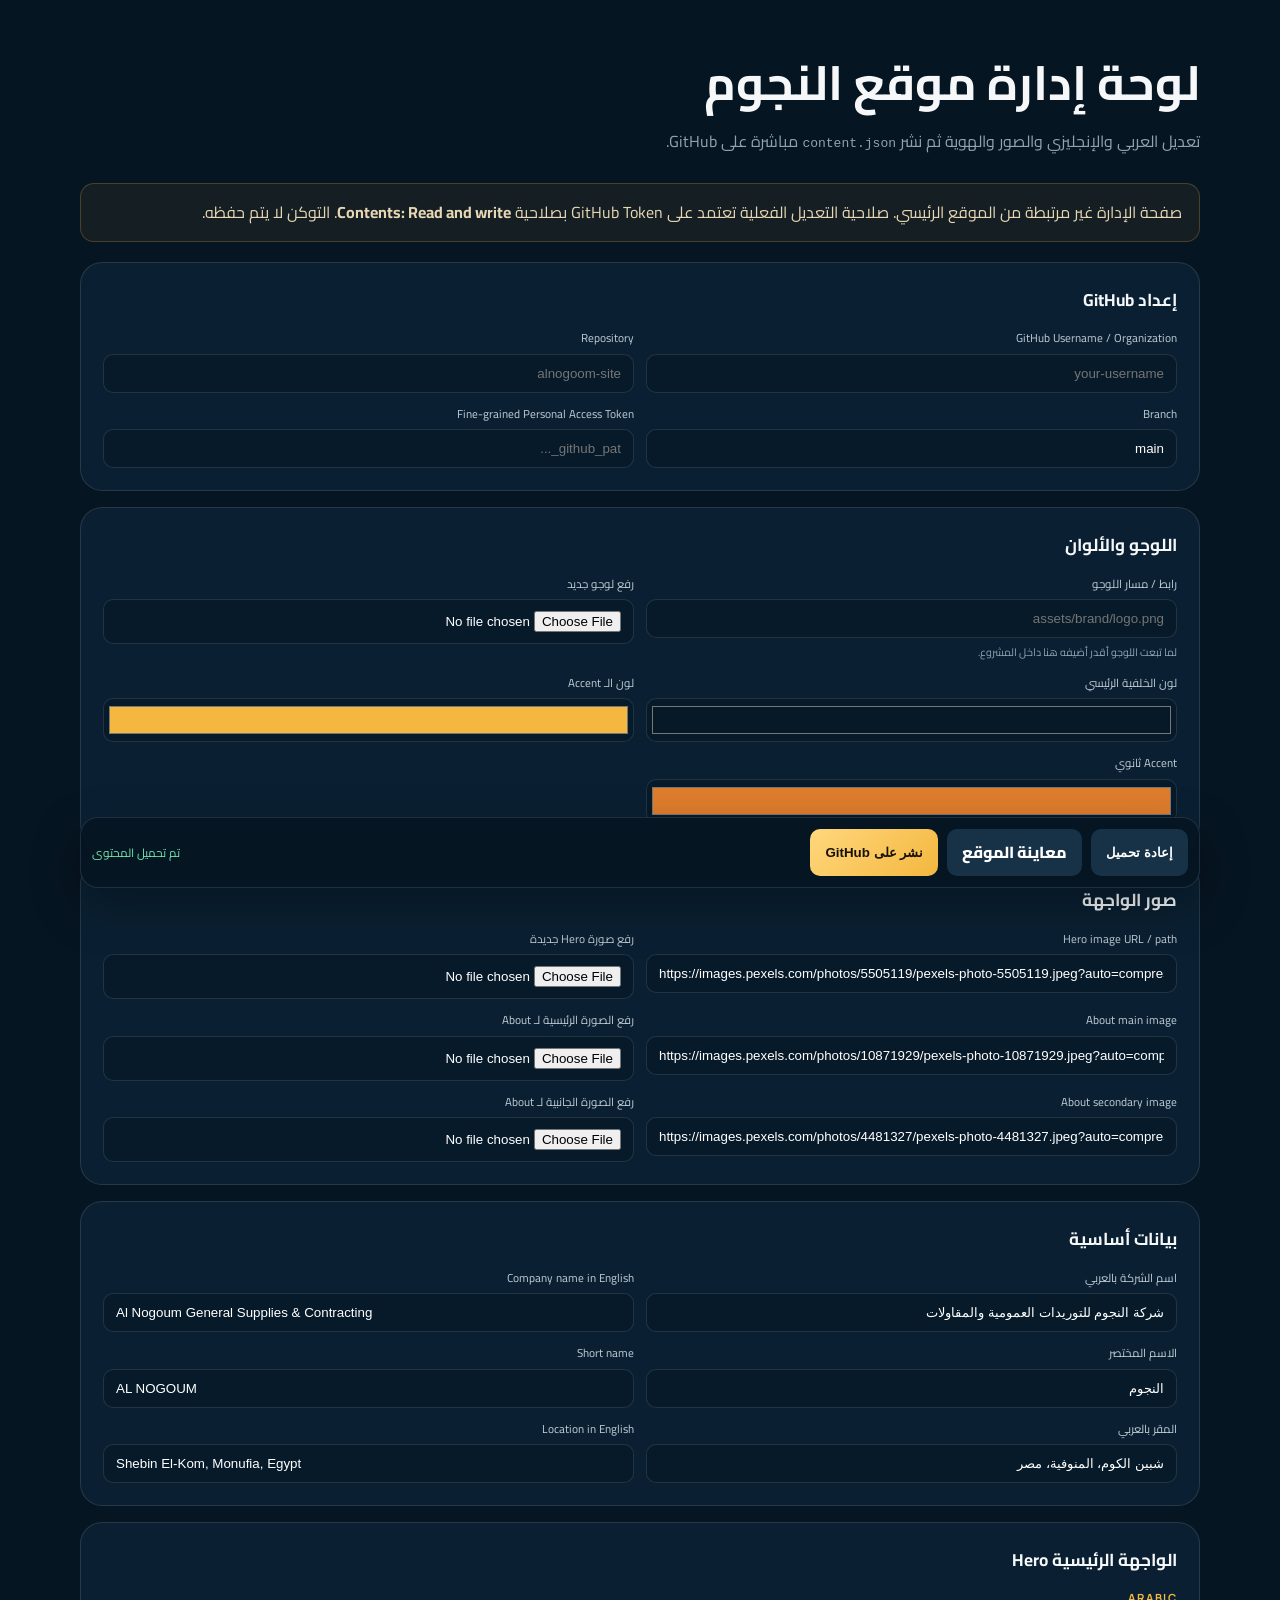
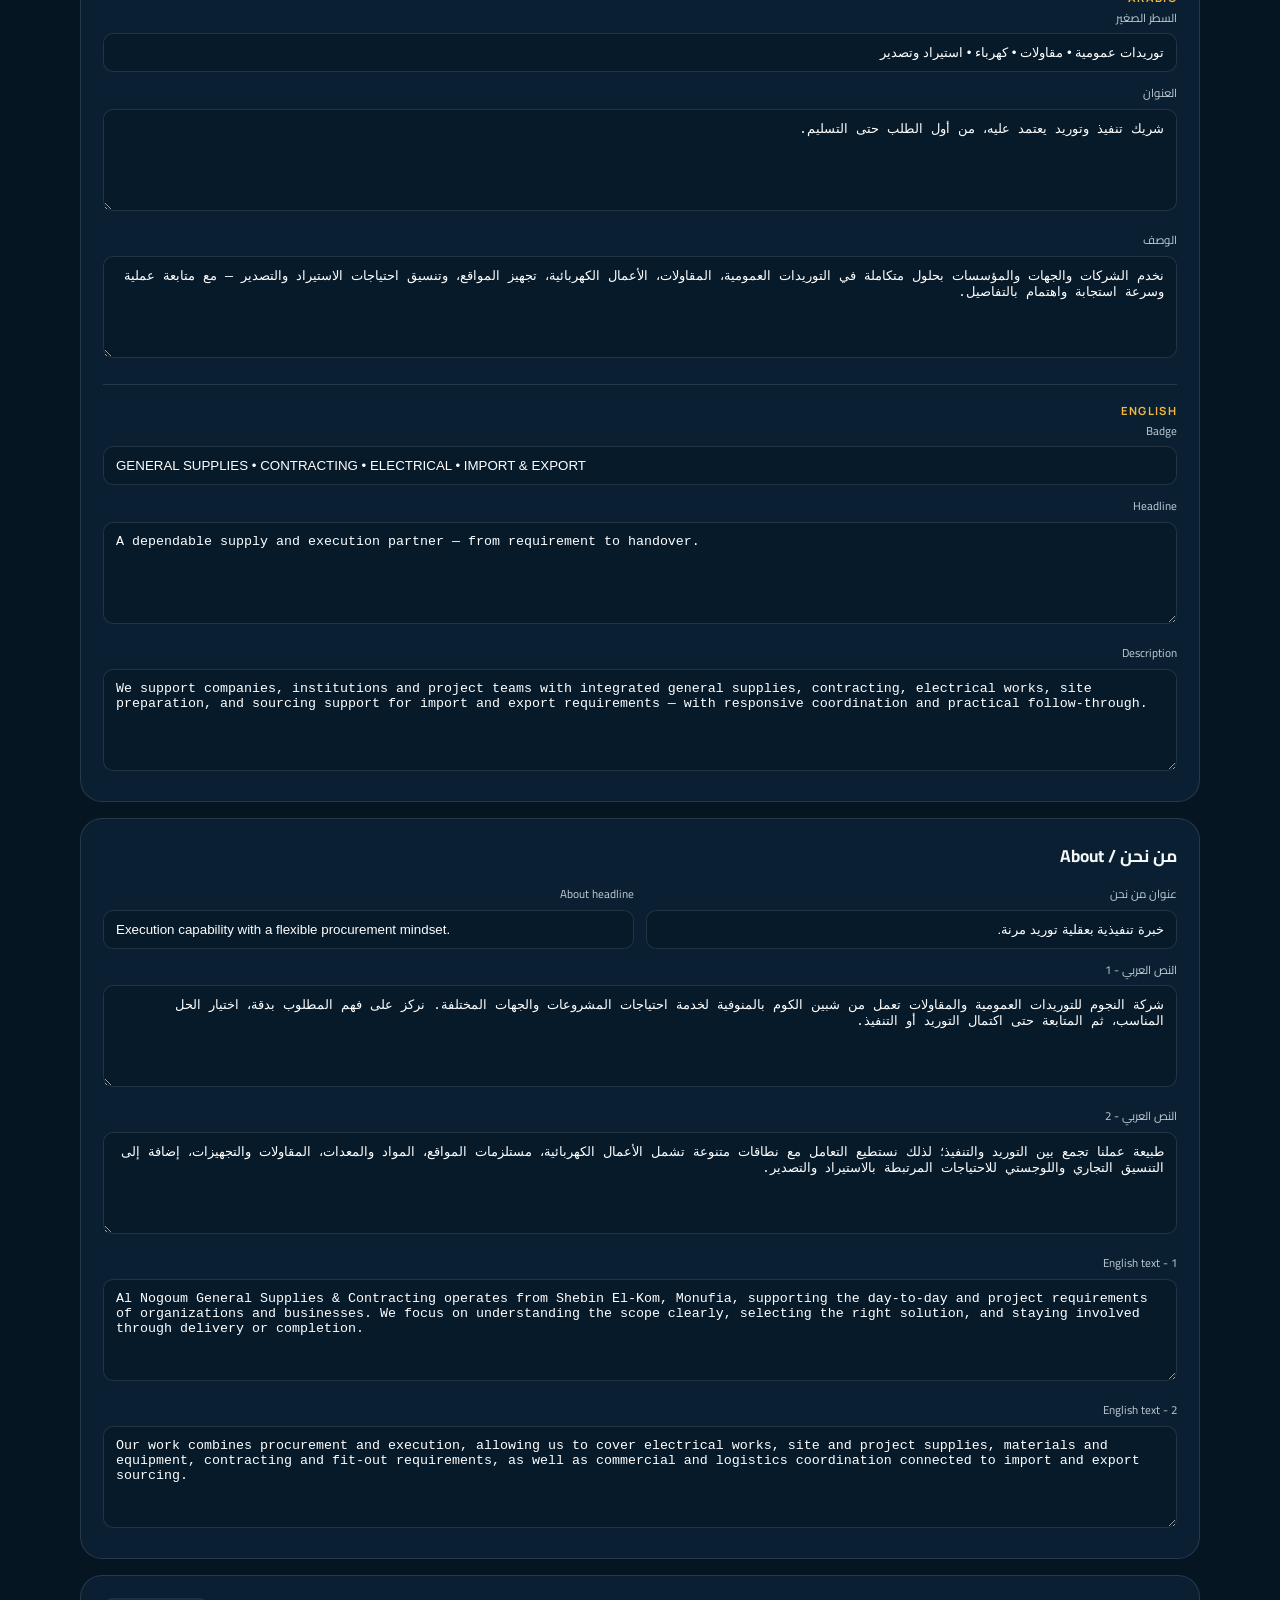
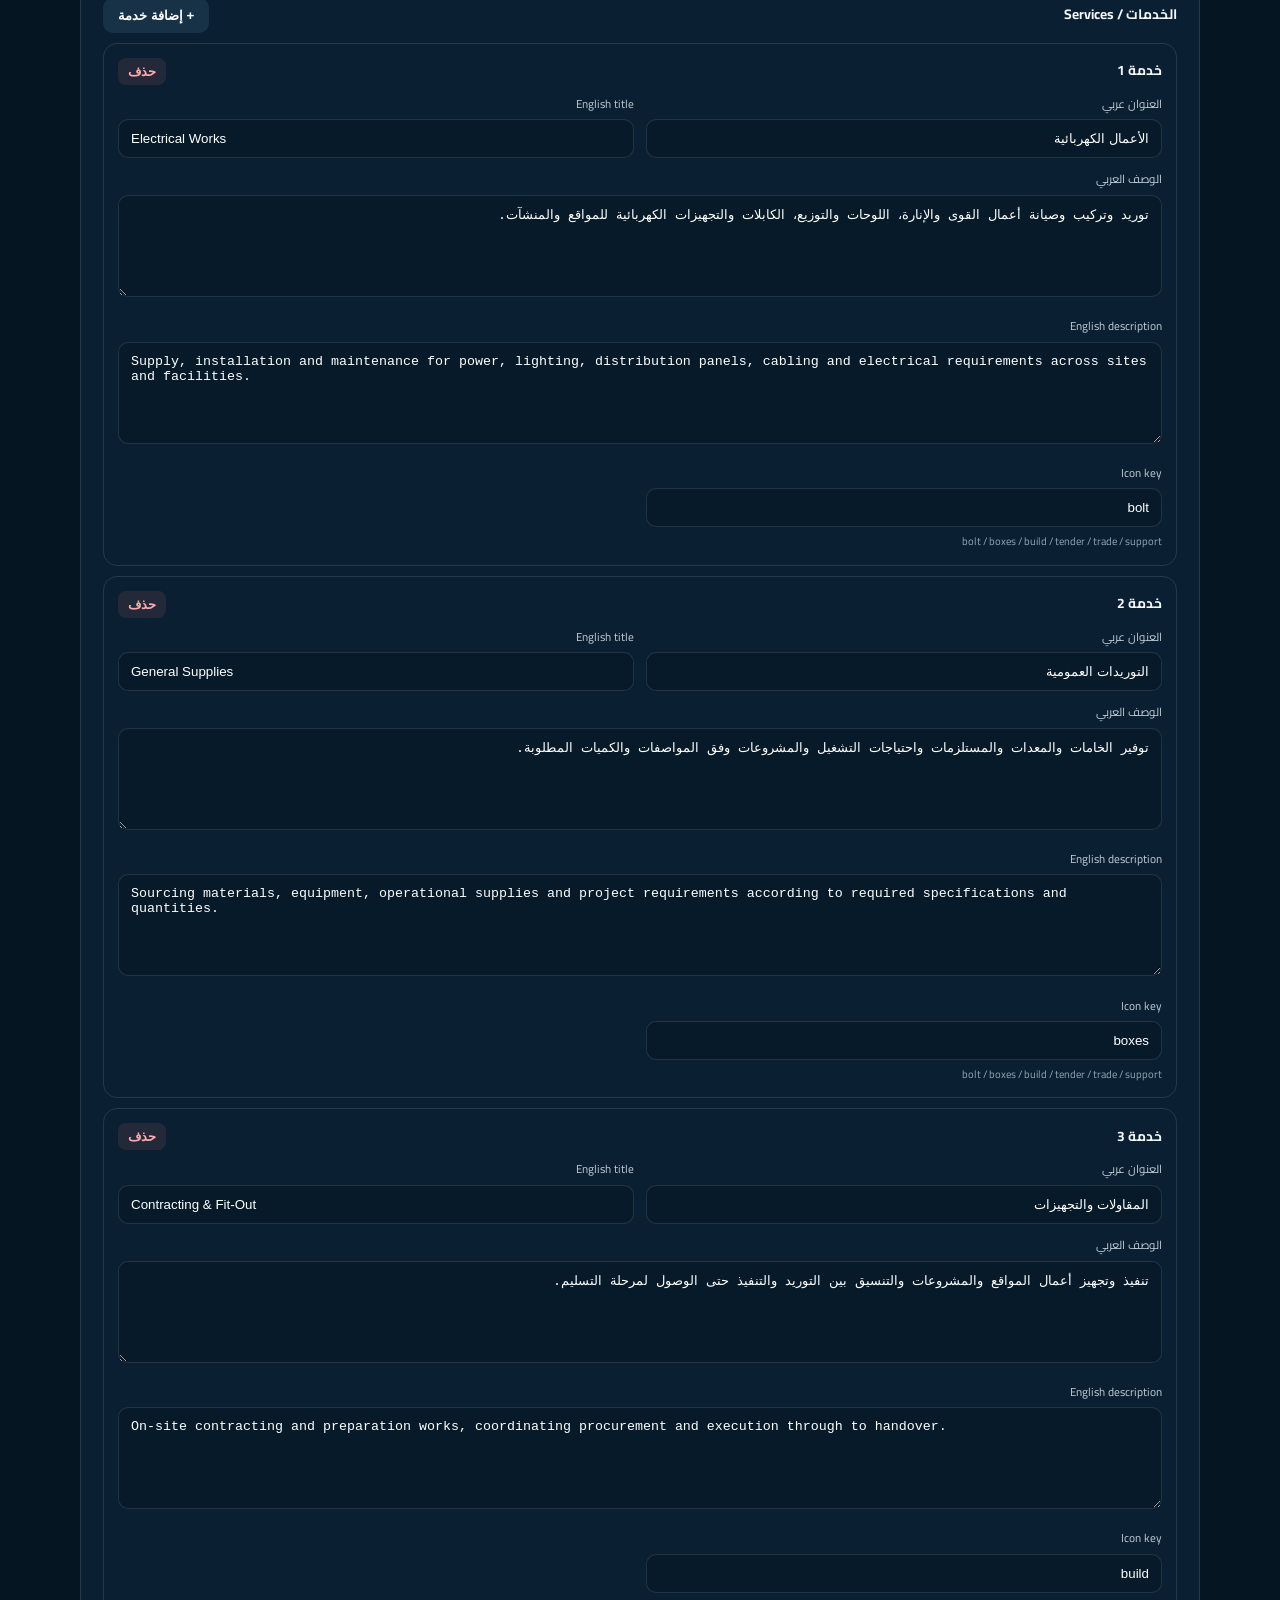
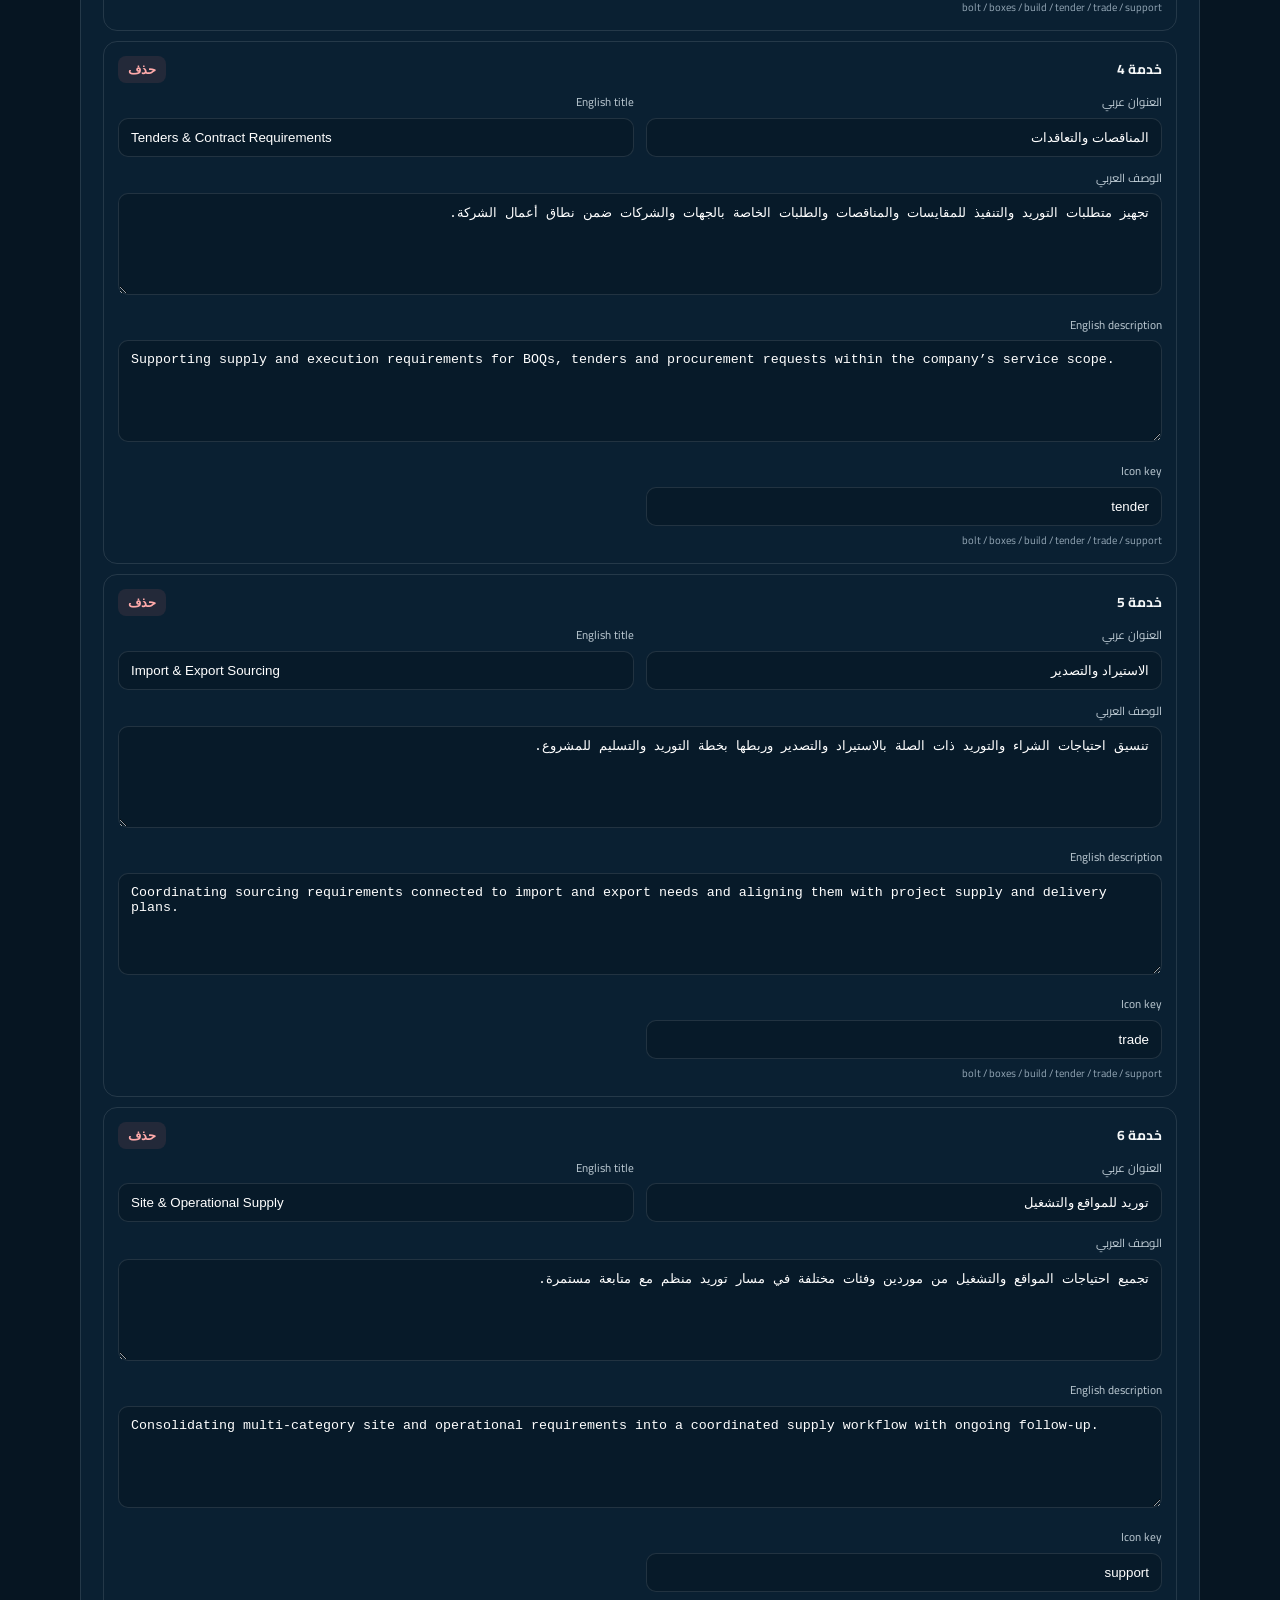
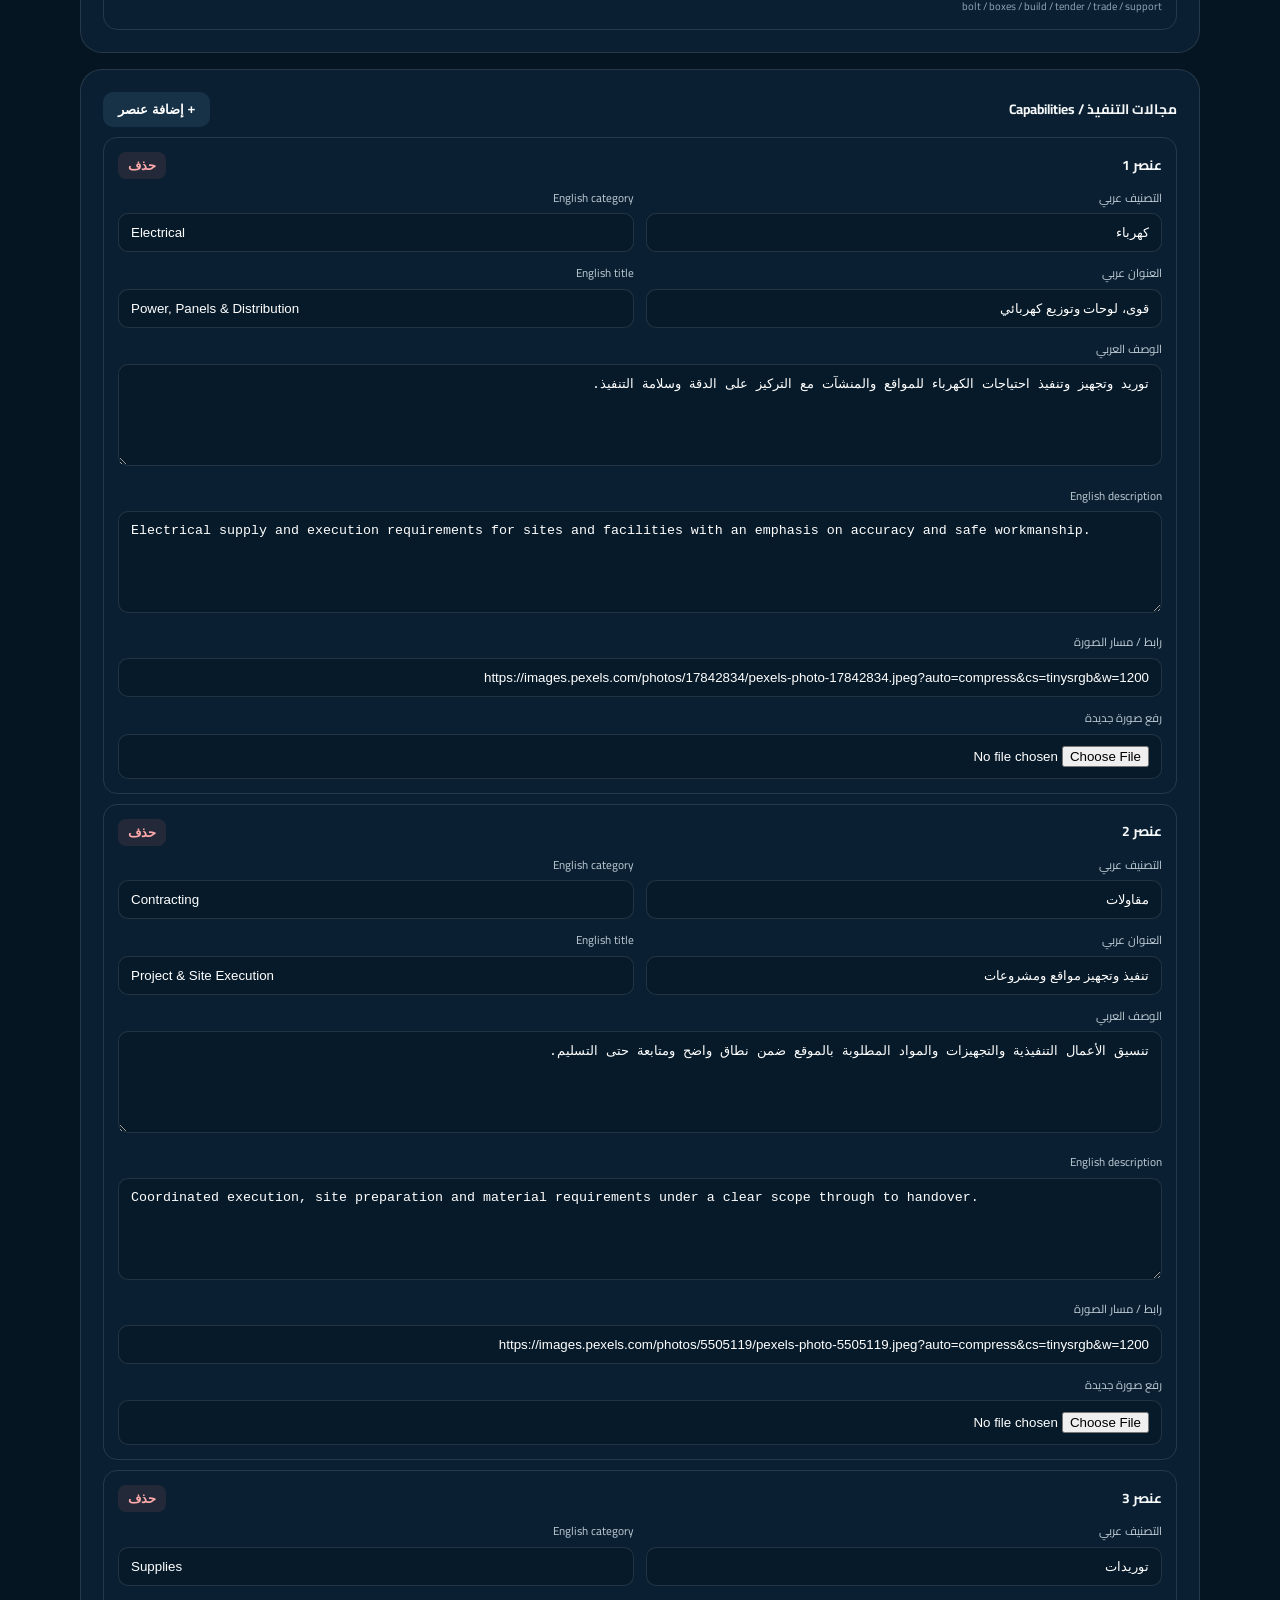
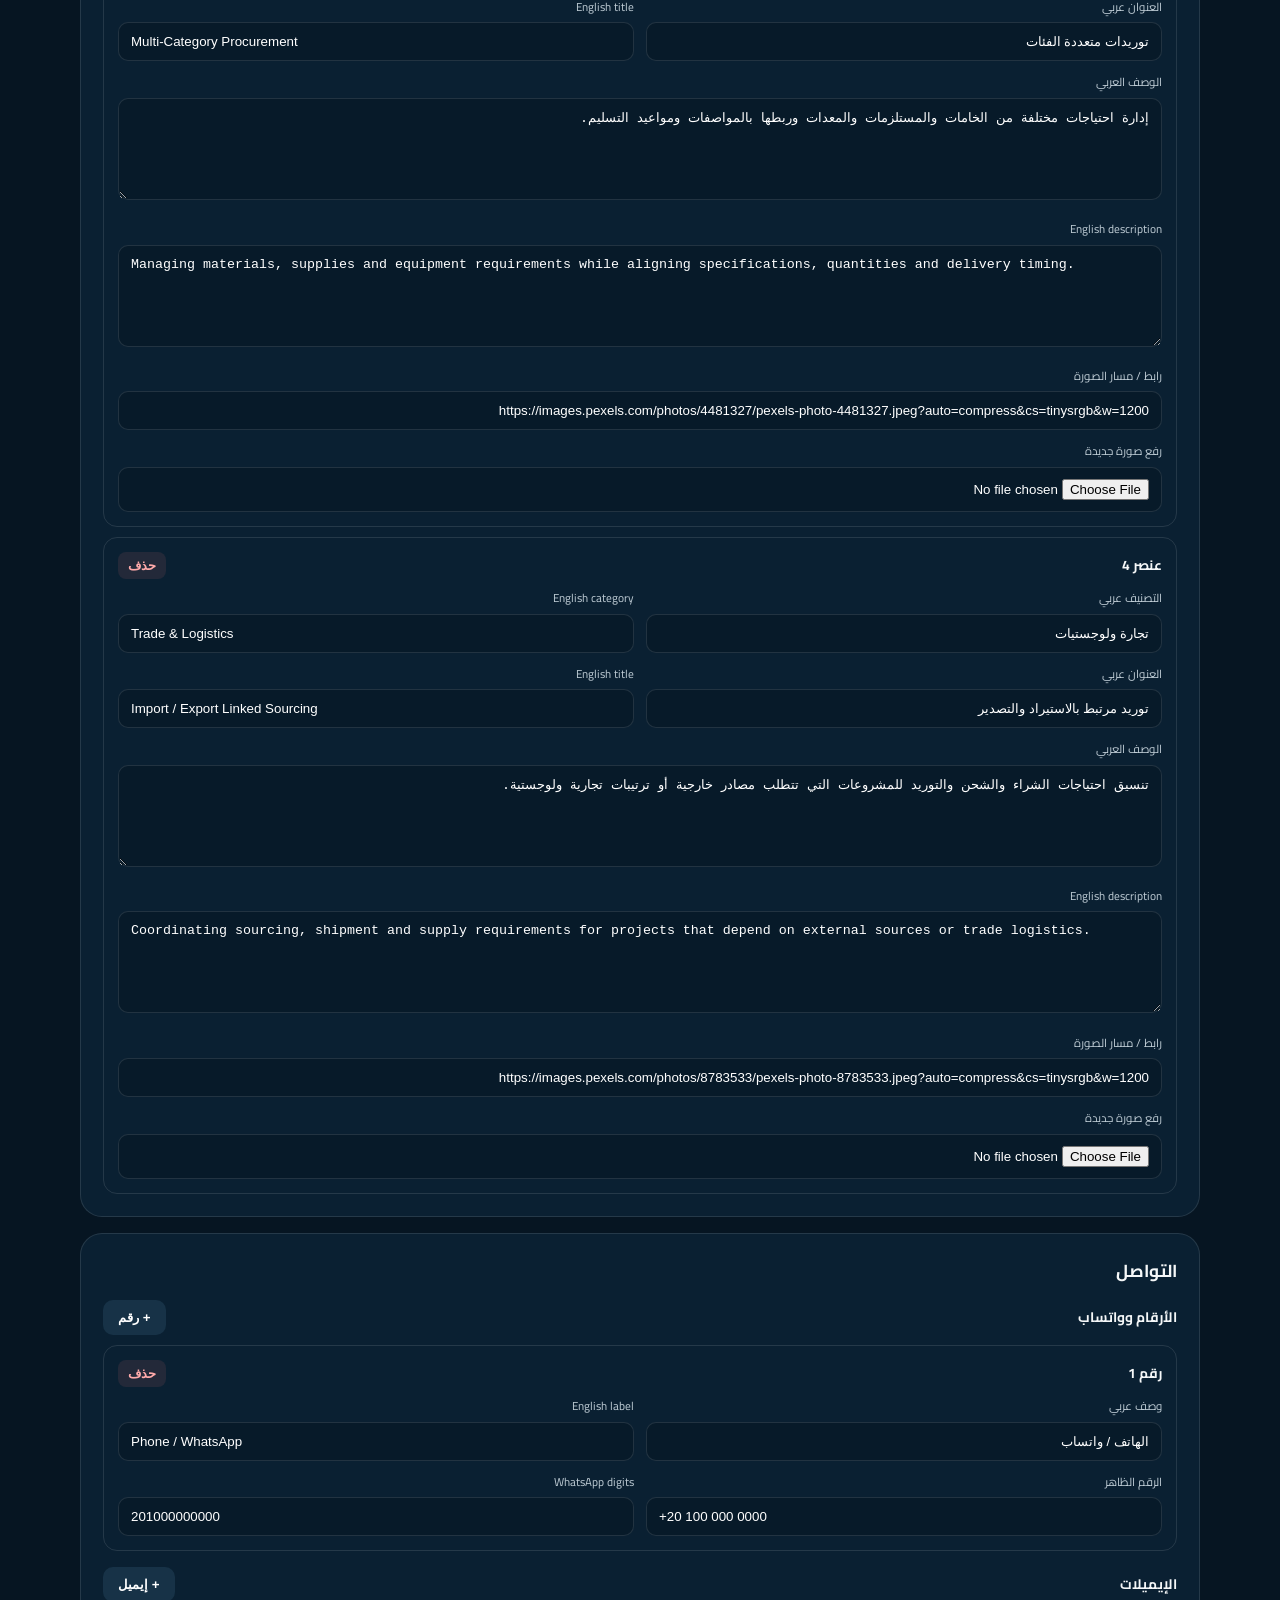
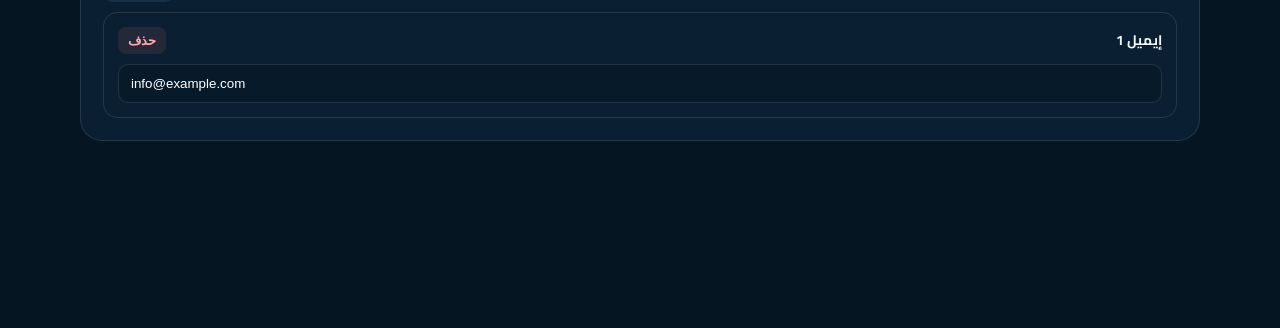
==== admin.html @ 4155301f "Add files via upload" ====
<!DOCTYPE html>
<html lang="ar" dir="rtl">
<head>
  <meta charset="UTF-8" />
  <meta name="viewport" content="width=device-width, initial-scale=1.0" />
  <meta name="robots" content="noindex,nofollow" />
  <title>إدارة موقع النجوم</title>
  <link rel="preconnect" href="https://fonts.googleapis.com" />
  <link rel="preconnect" href="https://fonts.gstatic.com" crossorigin />
  <link href="https://fonts.googleapis.com/css2?family=Cairo:wght@400;600;700;800&family=Manrope:wght@500;700&display=swap" rel="stylesheet" />
  <style>
    :root{--bg:#061522;--panel:#0a2032;--field:#071a29;--line:rgba(255,255,255,.11);--text:#f5f7f8;--muted:#90a3b2;--accent:#f4b73f;--green:#38d58c;--red:#ff7a7a}*{box-sizing:border-box}body{margin:0;font-family:Cairo,system-ui;background:var(--bg);color:var(--text);line-height:1.7}.wrap{width:min(1120px,calc(100% - 28px));margin:auto;padding:42px 0 100px}h1{margin:0;font-size:clamp(1.8rem,4vw,3rem)}.sub{color:var(--muted);margin:4px 0 28px}.notice{border:1px solid rgba(244,183,63,.23);background:rgba(244,183,63,.06);padding:15px 17px;border-radius:14px;color:#e8d7b4;margin-bottom:20px}.card{background:var(--panel);border:1px solid var(--line);border-radius:22px;padding:22px;margin-bottom:16px}h2{font-size:1.08rem;margin:0 0 15px}.grid{display:grid;grid-template-columns:repeat(2,1fr);gap:12px}.full{grid-column:1/-1}.lang-title{font:700 .7rem Manrope,sans-serif;letter-spacing:.12em;color:var(--accent);margin:8px 0 4px}.divider{height:1px;background:var(--line);margin:18px 0}label{display:block;font-size:.72rem;color:#bfccd5;margin:0 0 5px}input,textarea{width:100%;border:1px solid var(--line);background:var(--field);color:#fff;border-radius:10px;padding:11px 12px;outline:none}textarea{min-height:102px;resize:vertical}input:focus,textarea:focus{border-color:rgba(244,183,63,.5)}input[type=color]{padding:3px;height:44px}.hint{font-size:.67rem;color:var(--muted);margin-top:5px}.row-card{border:1px solid var(--line);padding:14px;border-radius:14px;margin-top:10px}.row-head{display:flex;align-items:center;justify-content:space-between;gap:15px;margin-bottom:10px}.row-head h2,.row-head strong{margin:0;font-size:.86rem}.remove{border:0;background:rgba(255,122,122,.1);color:#ffaaaa;padding:6px 10px;border-radius:8px;cursor:pointer}.actions{position:sticky;bottom:12px;background:rgba(6,21,34,.92);backdrop-filter:blur(14px);border:1px solid var(--line);border-radius:18px;padding:11px;display:flex;gap:9px;flex-wrap:wrap;box-shadow:0 18px 50px rgba(0,0,0,.3)}button,a.btn{border:0;border-radius:10px;padding:10px 15px;font-weight:800;cursor:pointer;text-decoration:none}.primary{background:linear-gradient(135deg,#ffd77c,var(--accent));color:#181108}.secondary{background:#173247;color:#fff}.status{margin-right:auto;align-self:center;font-size:.74rem;color:var(--muted)}.status.ok{color:#70e8ac}.status.bad{color:#ff9c9c}.preview{width:74px;height:74px;border-radius:13px;object-fit:contain;background:#fff;display:none;border:1px solid var(--line)}code{font-family:monospace}.mini-note{font-size:.7rem;color:var(--muted)}@media(max-width:740px){.grid{grid-template-columns:1fr}.full{grid-column:auto}.status{width:100%;margin:0}.actions>*{flex:1}.card{padding:16px}}
  </style>
</head>
<body>
  <main class="wrap">
    <h1>لوحة إدارة موقع النجوم</h1>
    <p class="sub">تعديل العربي والإنجليزي والصور والهوية ثم نشر <code>content.json</code> مباشرة على GitHub.</p>
    <div class="notice">صفحة الإدارة غير مرتبطة من الموقع الرئيسي. صلاحية التعديل الفعلية تعتمد على GitHub Token بصلاحية <b>Contents: Read and write</b>. التوكن لا يتم حفظه.</div>

    <section class="card"><h2>إعداد GitHub</h2><div class="grid">
      <div><label>GitHub Username / Organization</label><input id="ghOwner" placeholder="your-username"></div><div><label>Repository</label><input id="ghRepo" placeholder="alnogoom-site"></div>
      <div><label>Branch</label><input id="ghBranch" value="main"></div><div><label>Fine-grained Personal Access Token</label><input id="ghToken" type="password" autocomplete="off" placeholder="github_pat_..."></div>
    </div></section>

    <section class="card"><h2>اللوجو والألوان</h2><div class="grid">
      <div><label>رابط / مسار اللوجو</label><input id="brandLogo" placeholder="assets/brand/logo.png"><div class="hint">لما تبعت اللوجو أقدر أضيفه هنا داخل المشروع.</div></div>
      <div><label>رفع لوجو جديد</label><input id="logoFile" type="file" accept="image/png,image/jpeg,image/webp,image/svg+xml"></div>
      <div><label>لون الخلفية الرئيسي</label><input id="brandPrimary" type="color"></div><div><label>لون الـ Accent</label><input id="brandAccent" type="color"></div>
      <div><label>Accent ثانوي</label><input id="brandAccent2" type="color"></div><div><img id="logoPreview" class="preview" alt="Logo preview"></div>
    </div></section>

    <section class="card"><h2>صور الواجهة</h2><div class="grid">
      <div><label>Hero image URL / path</label><input id="mediaHero" dir="ltr"></div><div><label>رفع صورة Hero جديدة</label><input id="heroFile" type="file" accept="image/png,image/jpeg,image/webp"></div>
      <div><label>About main image</label><input id="mediaAboutMain" dir="ltr"></div><div><label>رفع الصورة الرئيسية لـ About</label><input id="aboutMainFile" type="file" accept="image/png,image/jpeg,image/webp"></div>
      <div><label>About secondary image</label><input id="mediaAboutSide" dir="ltr"></div><div><label>رفع الصورة الجانبية لـ About</label><input id="aboutSideFile" type="file" accept="image/png,image/jpeg,image/webp"></div>
    </div></section>

    <section class="card"><h2>بيانات أساسية</h2><div class="grid">
      <div><label>اسم الشركة بالعربي</label><input id="ar_companyName"></div><div><label>Company name in English</label><input id="en_companyName" dir="ltr"></div>
      <div><label>الاسم المختصر</label><input id="ar_shortName"></div><div><label>Short name</label><input id="en_shortName" dir="ltr"></div>
      <div><label>المقر بالعربي</label><input id="ar_location"></div><div><label>Location in English</label><input id="en_location" dir="ltr"></div>
    </div></section>

    <section class="card"><h2>الواجهة الرئيسية Hero</h2><div class="lang-title">ARABIC</div><div class="grid">
      <div class="full"><label>السطر الصغير</label><input id="ar_heroBadge"></div><div class="full"><label>العنوان</label><textarea id="ar_heroTitle"></textarea></div><div class="full"><label>الوصف</label><textarea id="ar_heroSubtitle"></textarea></div>
    </div><div class="divider"></div><div class="lang-title">ENGLISH</div><div class="grid">
      <div class="full"><label>Badge</label><input id="en_heroBadge" dir="ltr"></div><div class="full"><label>Headline</label><textarea id="en_heroTitle" dir="ltr"></textarea></div><div class="full"><label>Description</label><textarea id="en_heroSubtitle" dir="ltr"></textarea></div>
    </div></section>

    <section class="card"><h2>من نحن / About</h2><div class="grid">
      <div><label>عنوان من نحن</label><input id="ar_aboutTitle"></div><div><label>About headline</label><input id="en_aboutTitle" dir="ltr"></div>
      <div class="full"><label>النص العربي - 1</label><textarea id="ar_aboutText1"></textarea></div><div class="full"><label>النص العربي - 2</label><textarea id="ar_aboutText2"></textarea></div>
      <div class="full"><label>English text - 1</label><textarea id="en_aboutText1" dir="ltr"></textarea></div><div class="full"><label>English text - 2</label><textarea id="en_aboutText2" dir="ltr"></textarea></div>
    </div></section>

    <section class="card"><div class="row-head"><h2>الخدمات / Services</h2><button class="secondary" id="addService" type="button">+ إضافة خدمة</button></div><div id="servicesEditor"></div></section>
    <section class="card"><div class="row-head"><h2>مجالات التنفيذ / Capabilities</h2><button class="secondary" id="addProject" type="button">+ إضافة عنصر</button></div><div id="projectsEditor"></div></section>

    <section class="card"><h2>التواصل</h2><div class="row-head"><strong>الأرقام وواتساب</strong><button class="secondary" id="addPhone" type="button">+ رقم</button></div><div id="phonesEditor"></div><div class="row-head" style="margin-top:16px"><strong>الإيميلات</strong><button class="secondary" id="addEmail" type="button">+ إيميل</button></div><div id="emailsEditor"></div></section>

    <div class="actions"><button class="secondary" id="reloadBtn" type="button">إعادة تحميل</button><a class="btn secondary" href="index.html" target="_blank">معاينة الموقع</a><button class="primary" id="publishBtn" type="button">نشر على GitHub</button><span class="status" id="status">جاهز</span></div>
  </main>
  <script src="admin.js"></script>
</body>
</html>
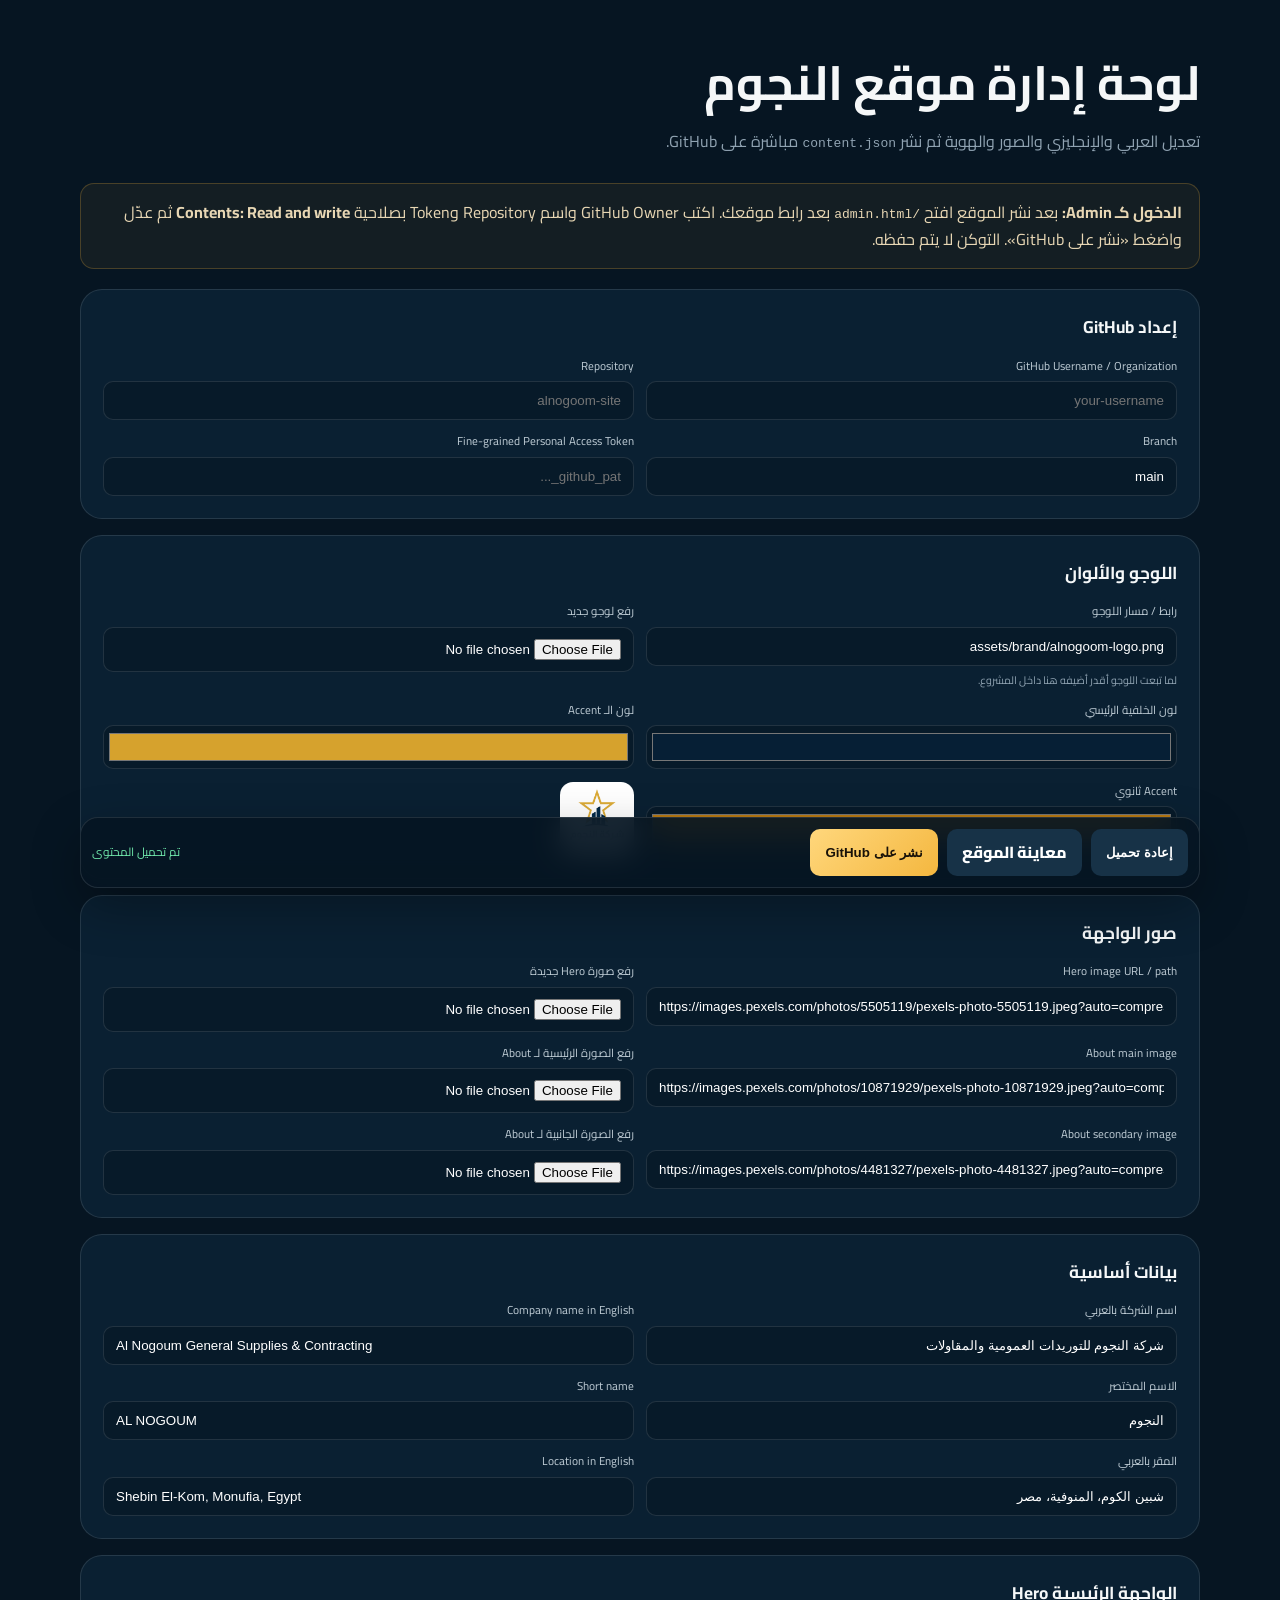
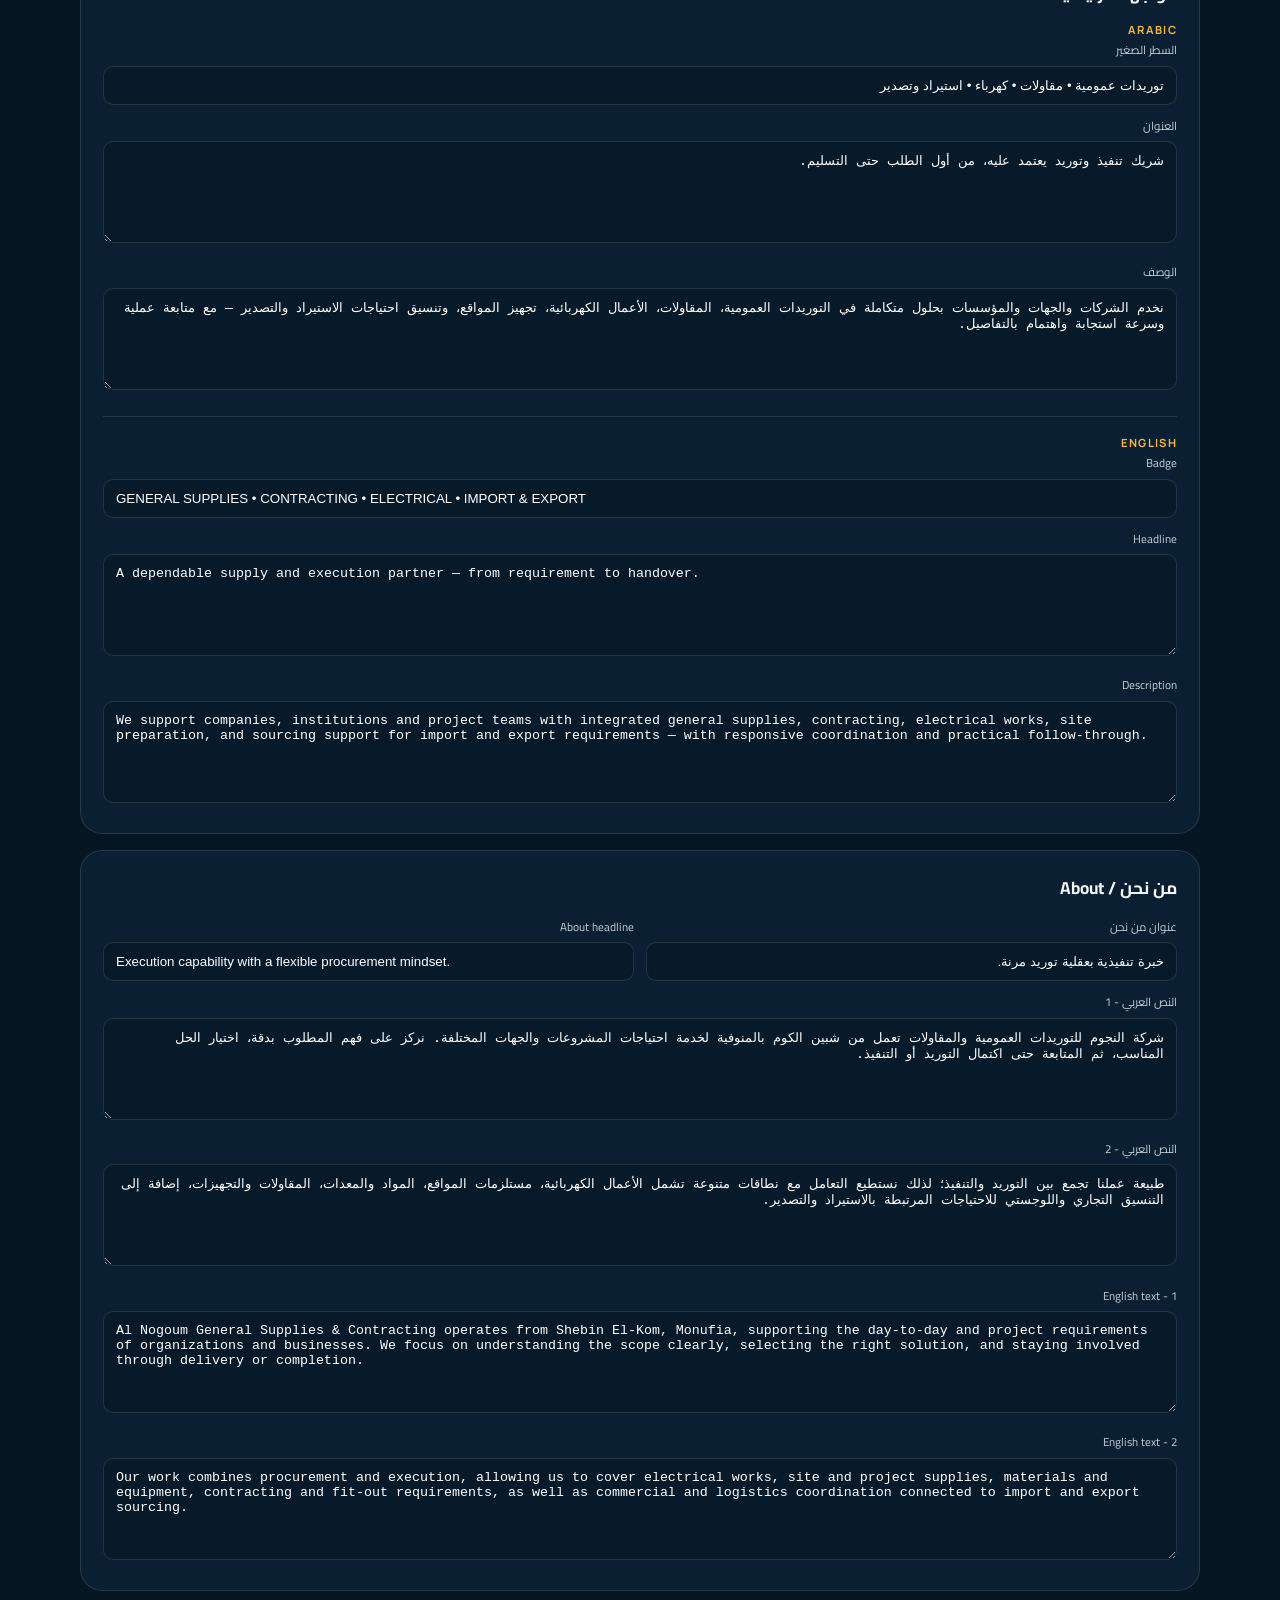
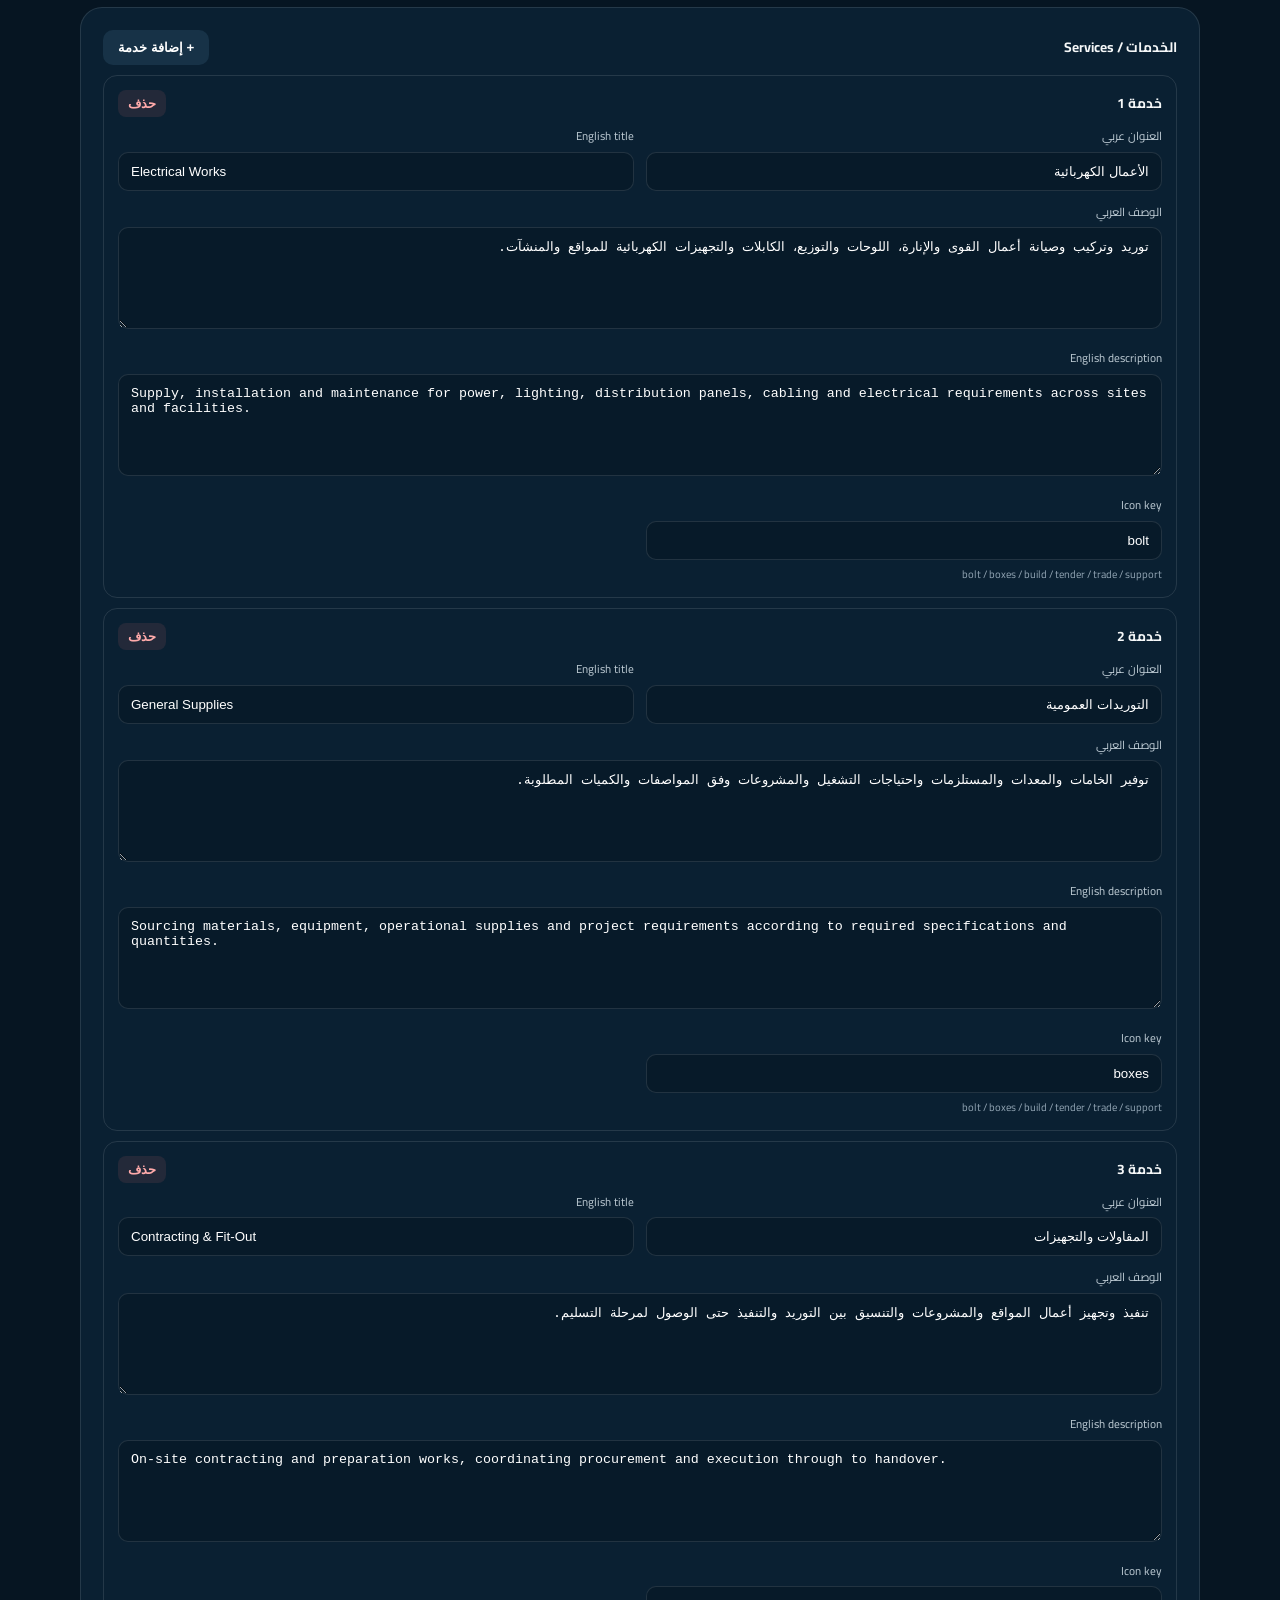
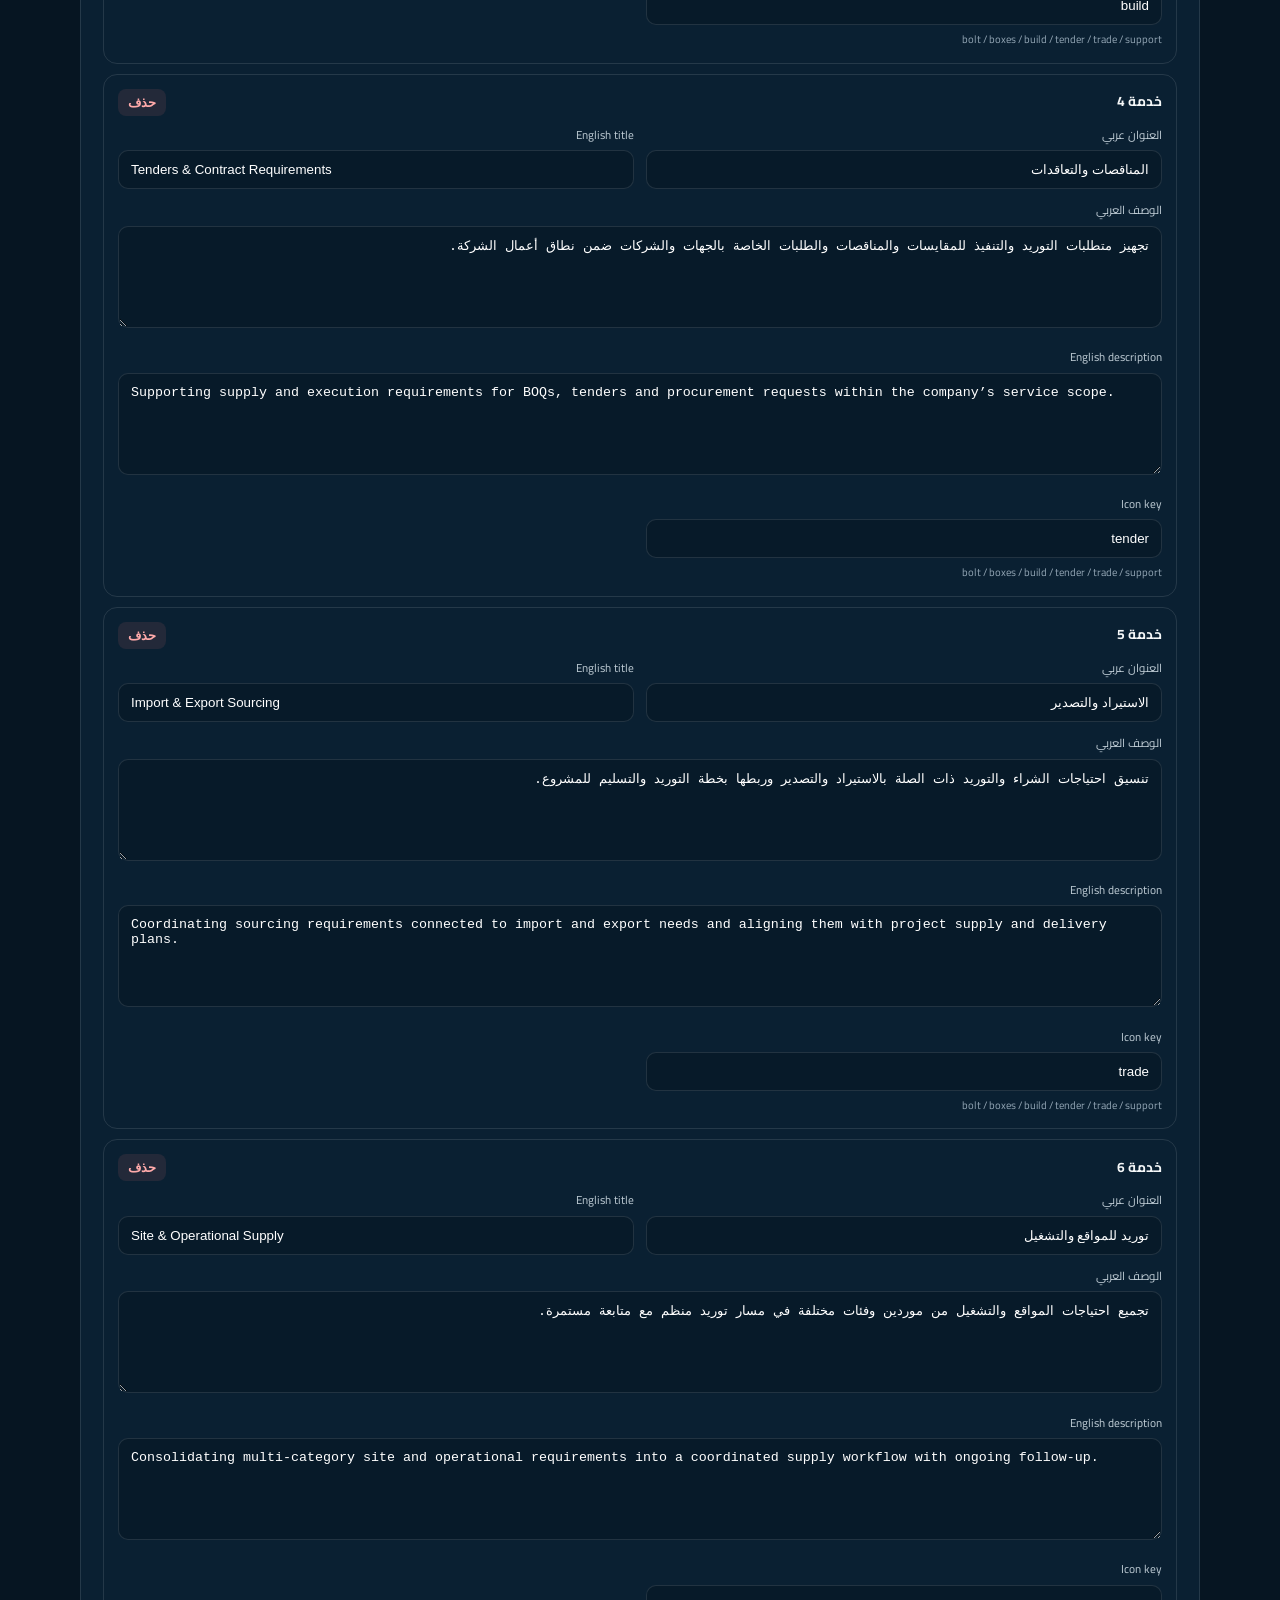
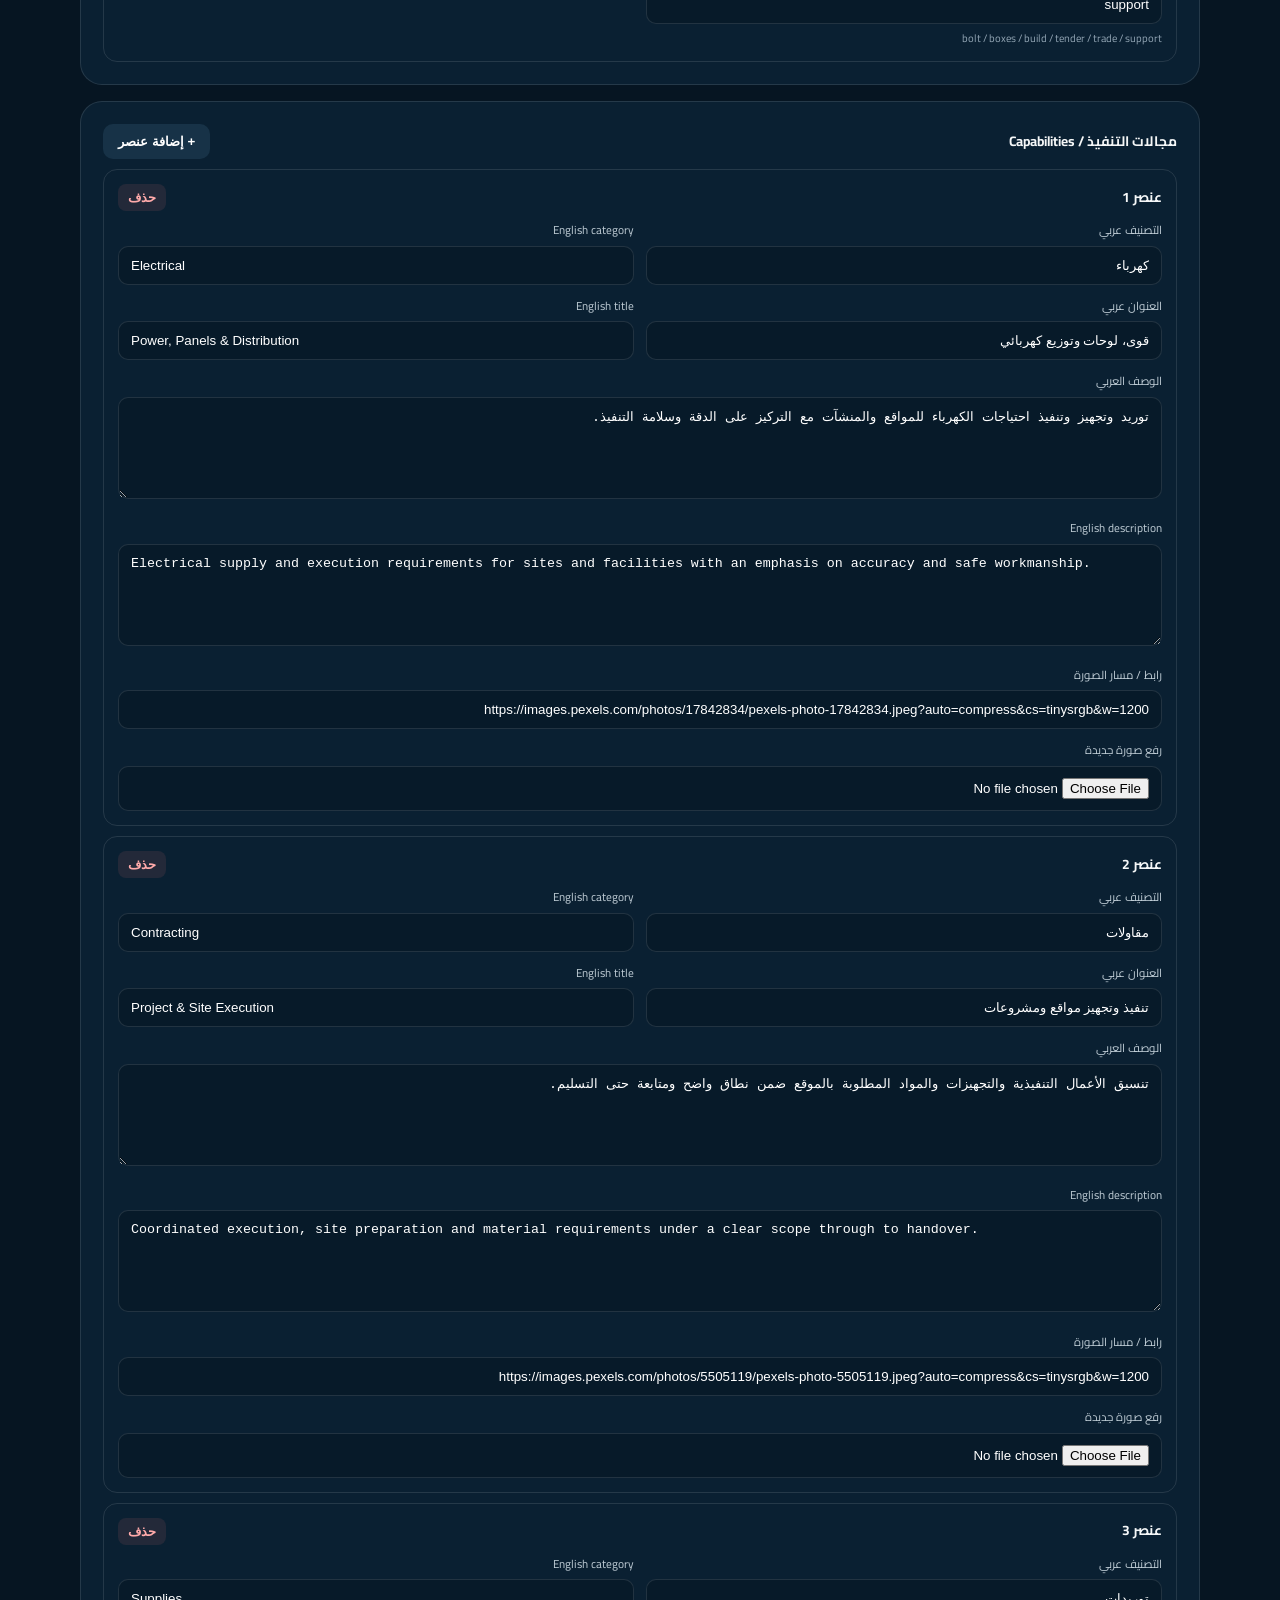
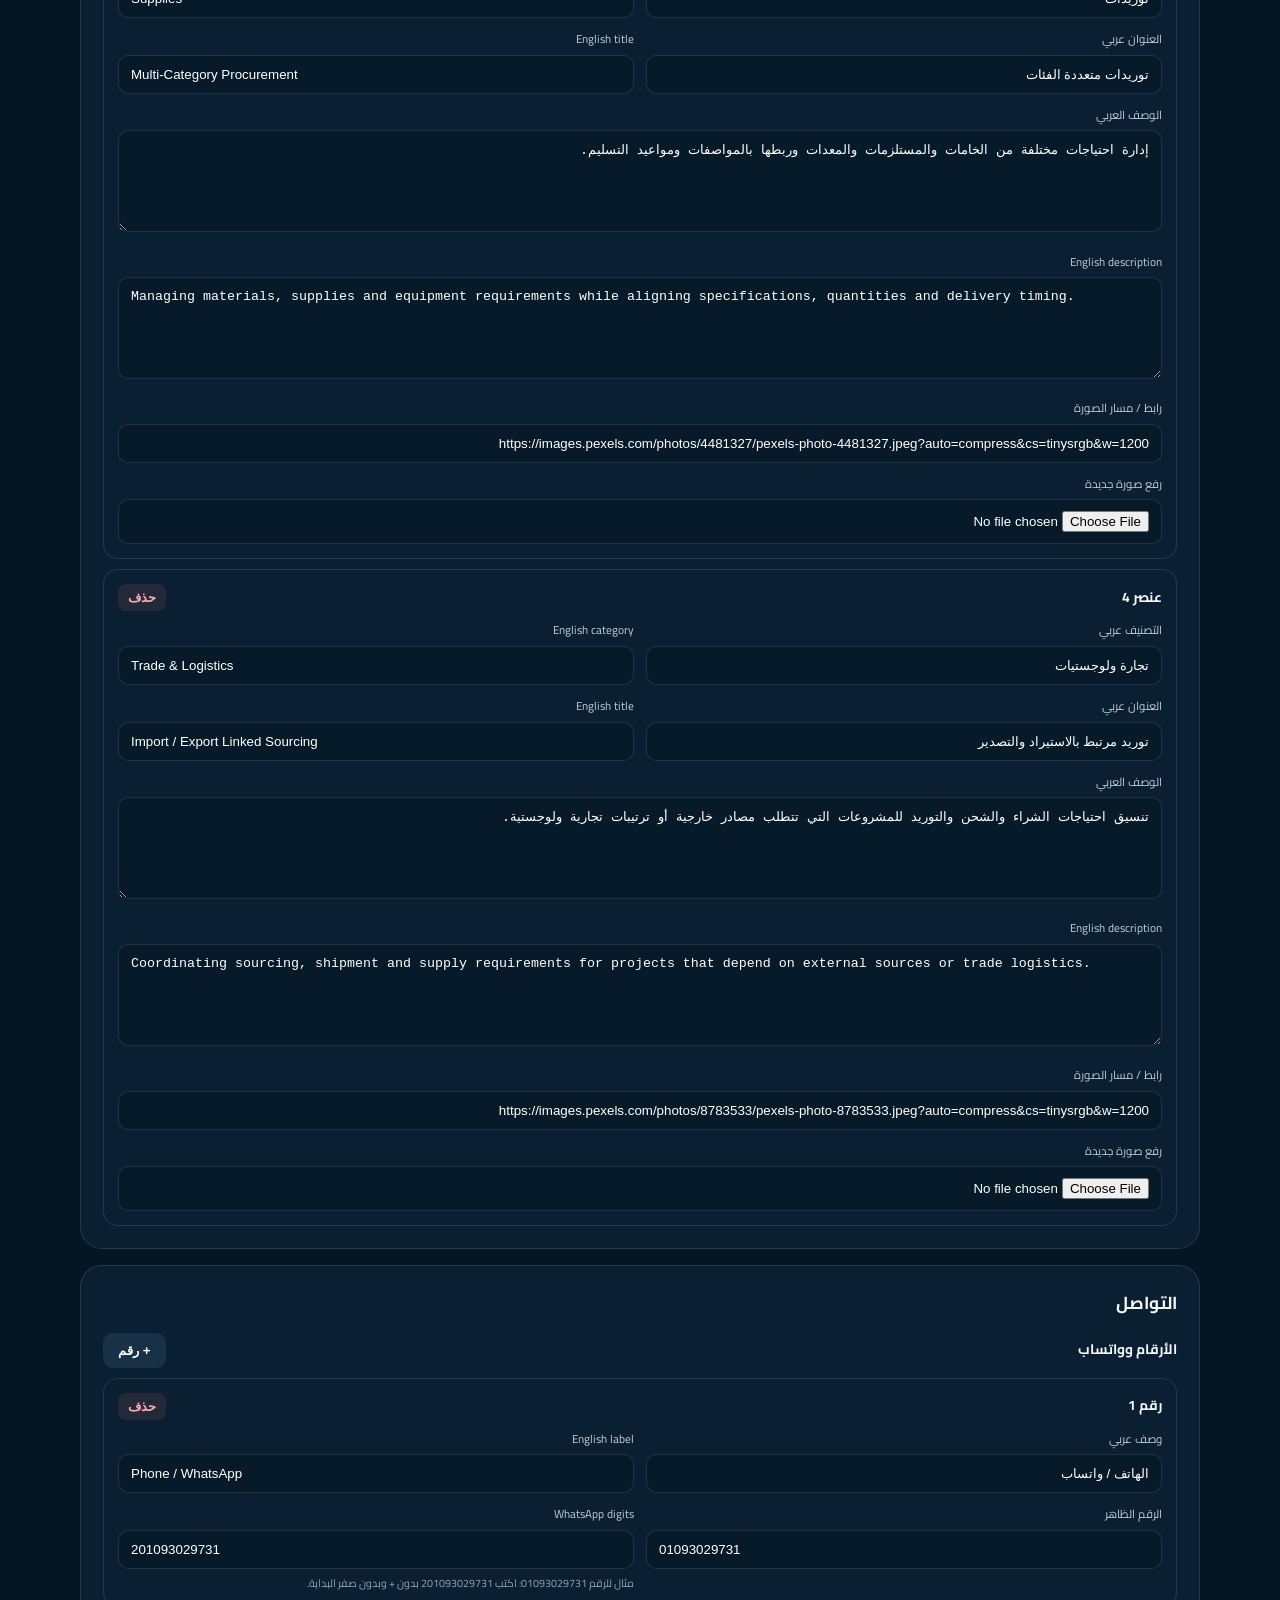
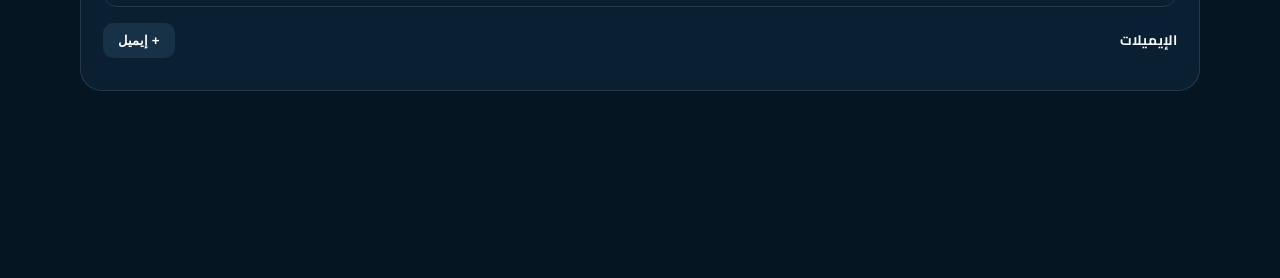
==== commit ec9f67c9: "Add files via upload" ====
--- a/admin.html
+++ b/admin.html
@@ -16,7 +16,7 @@
   <main class="wrap">
     <h1>لوحة إدارة موقع النجوم</h1>
     <p class="sub">تعديل العربي والإنجليزي والصور والهوية ثم نشر <code>content.json</code> مباشرة على GitHub.</p>
-    <div class="notice">صفحة الإدارة غير مرتبطة من الموقع الرئيسي. صلاحية التعديل الفعلية تعتمد على GitHub Token بصلاحية <b>Contents: Read and write</b>. التوكن لا يتم حفظه.</div>
+    <div class="notice"><b>الدخول كـ Admin:</b> بعد نشر الموقع افتح <code>/admin.html</code> بعد رابط موقعك. اكتب GitHub Owner واسم Repository وToken بصلاحية <b>Contents: Read and write</b> ثم عدّل واضغط «نشر على GitHub». التوكن لا يتم حفظه.</div>
 
     <section class="card"><h2>إعداد GitHub</h2><div class="grid">
       <div><label>GitHub Username / Organization</label><input id="ghOwner" placeholder="your-username"></div><div><label>Repository</label><input id="ghRepo" placeholder="alnogoom-site"></div>
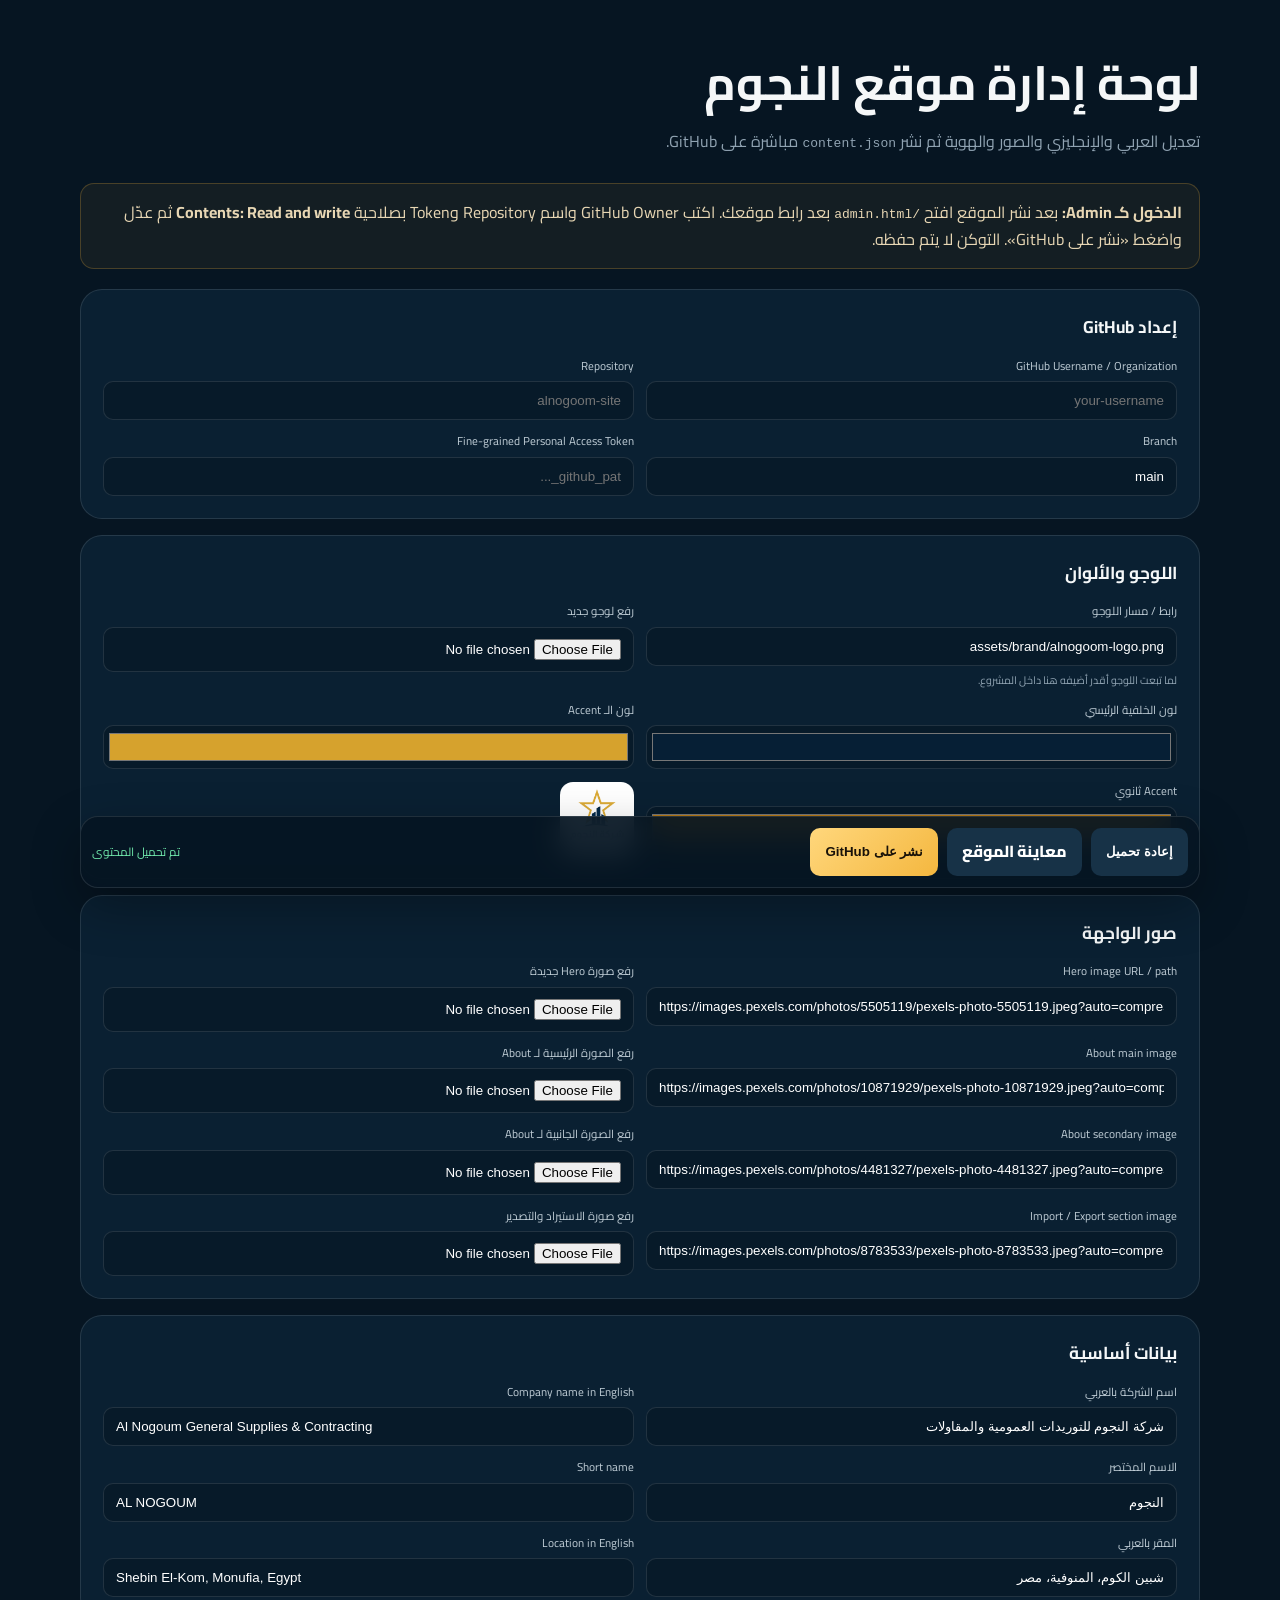
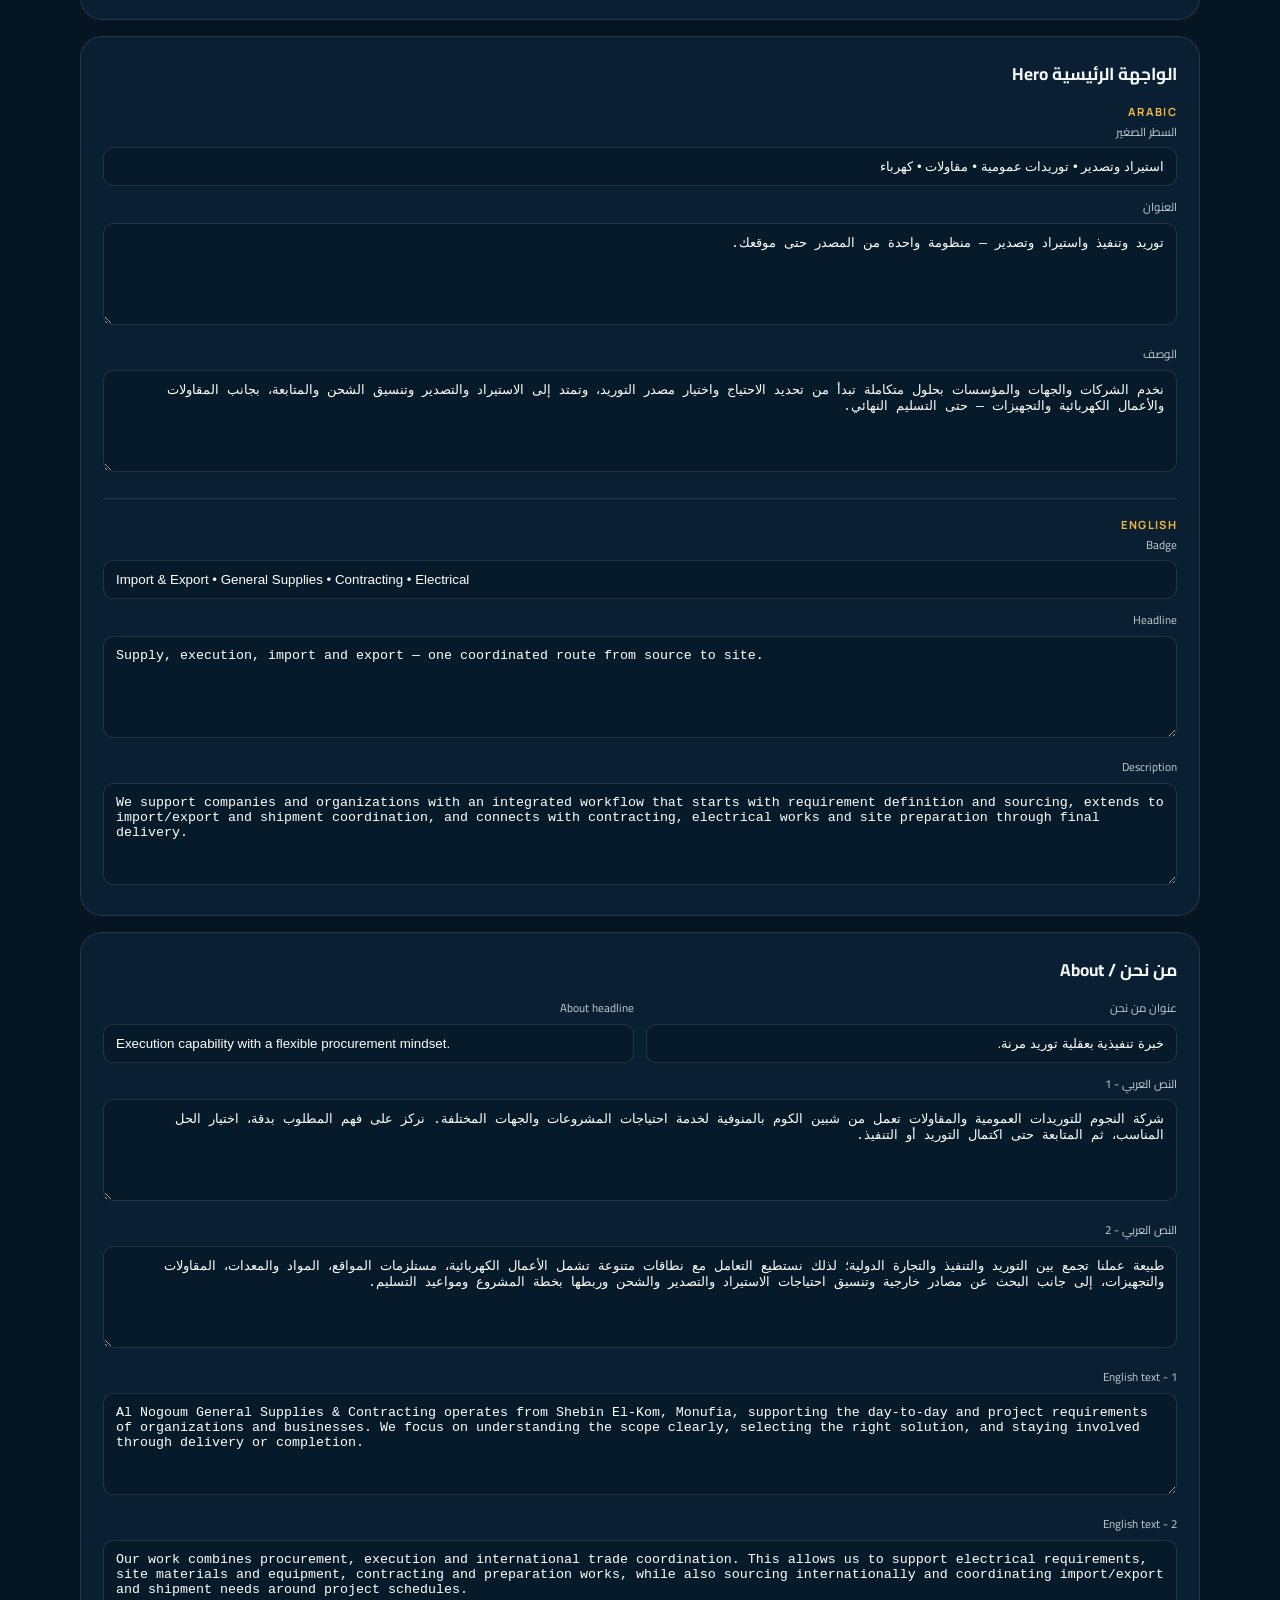
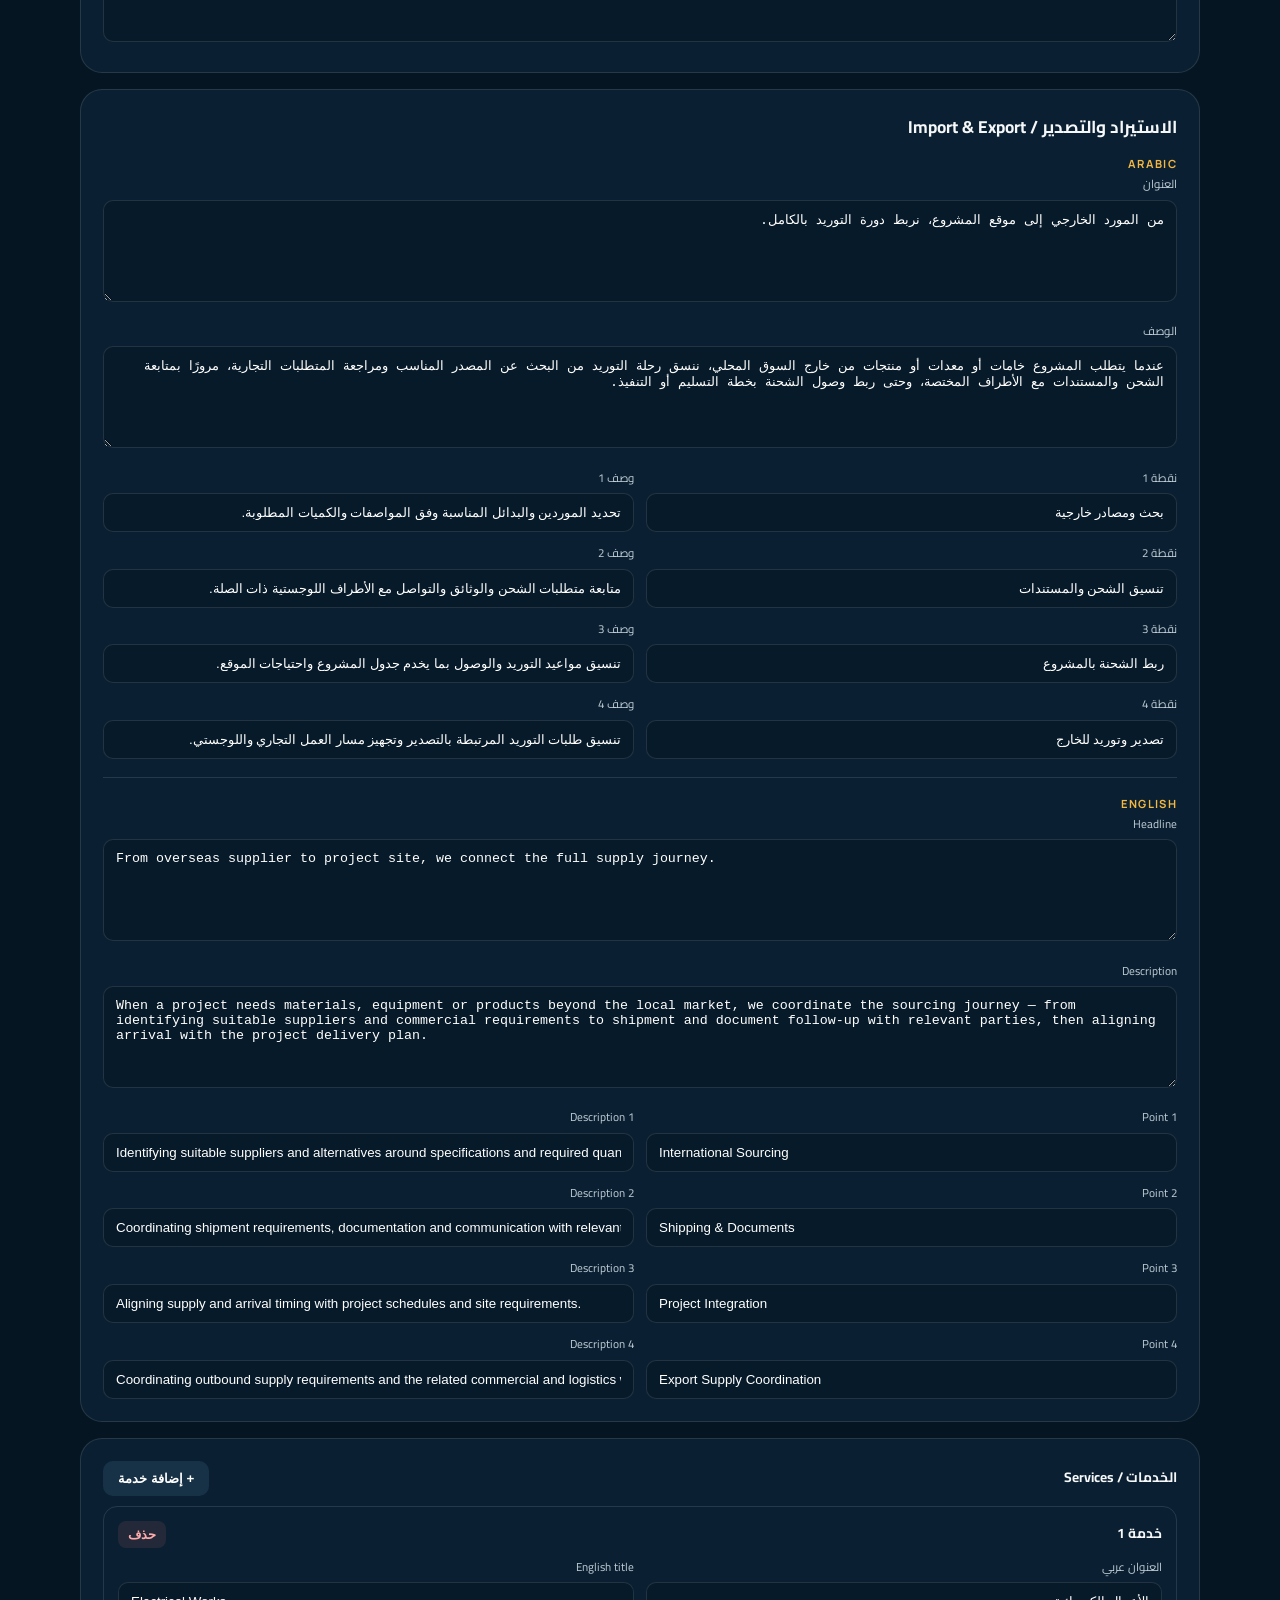
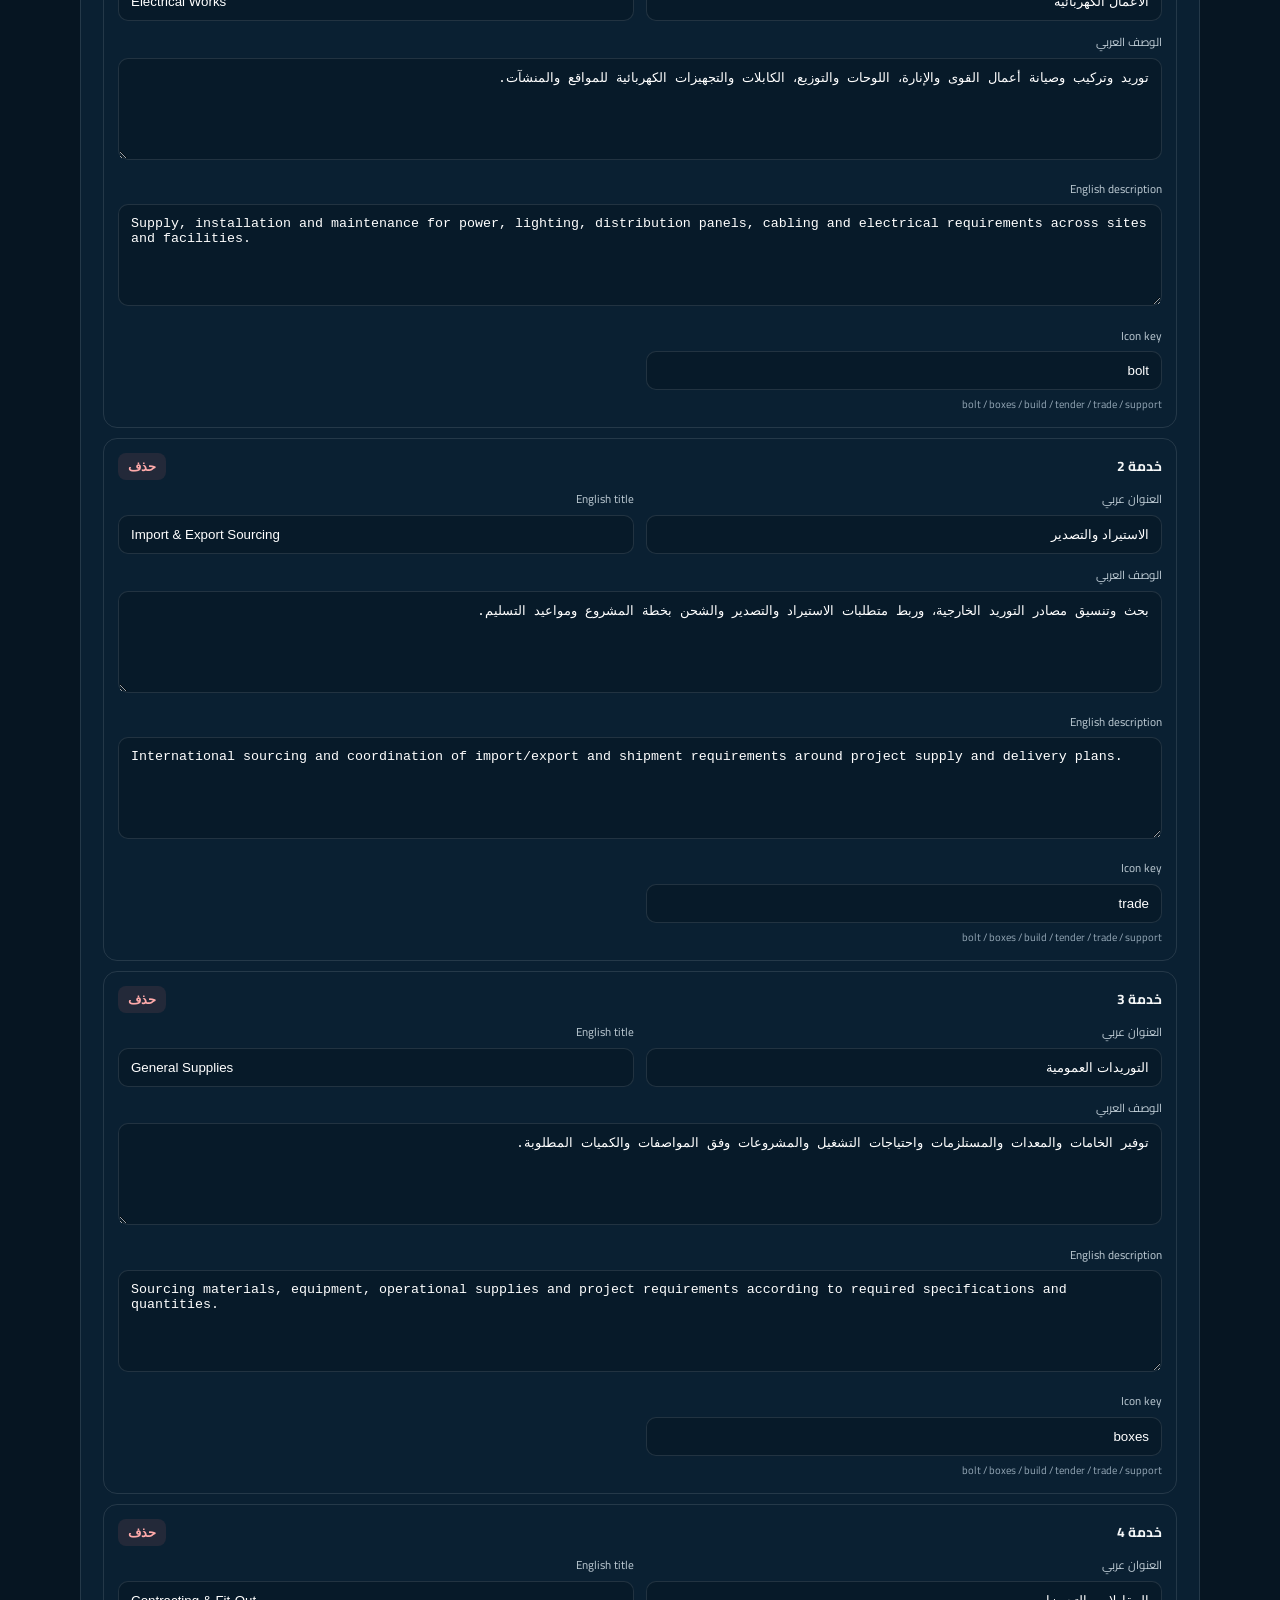
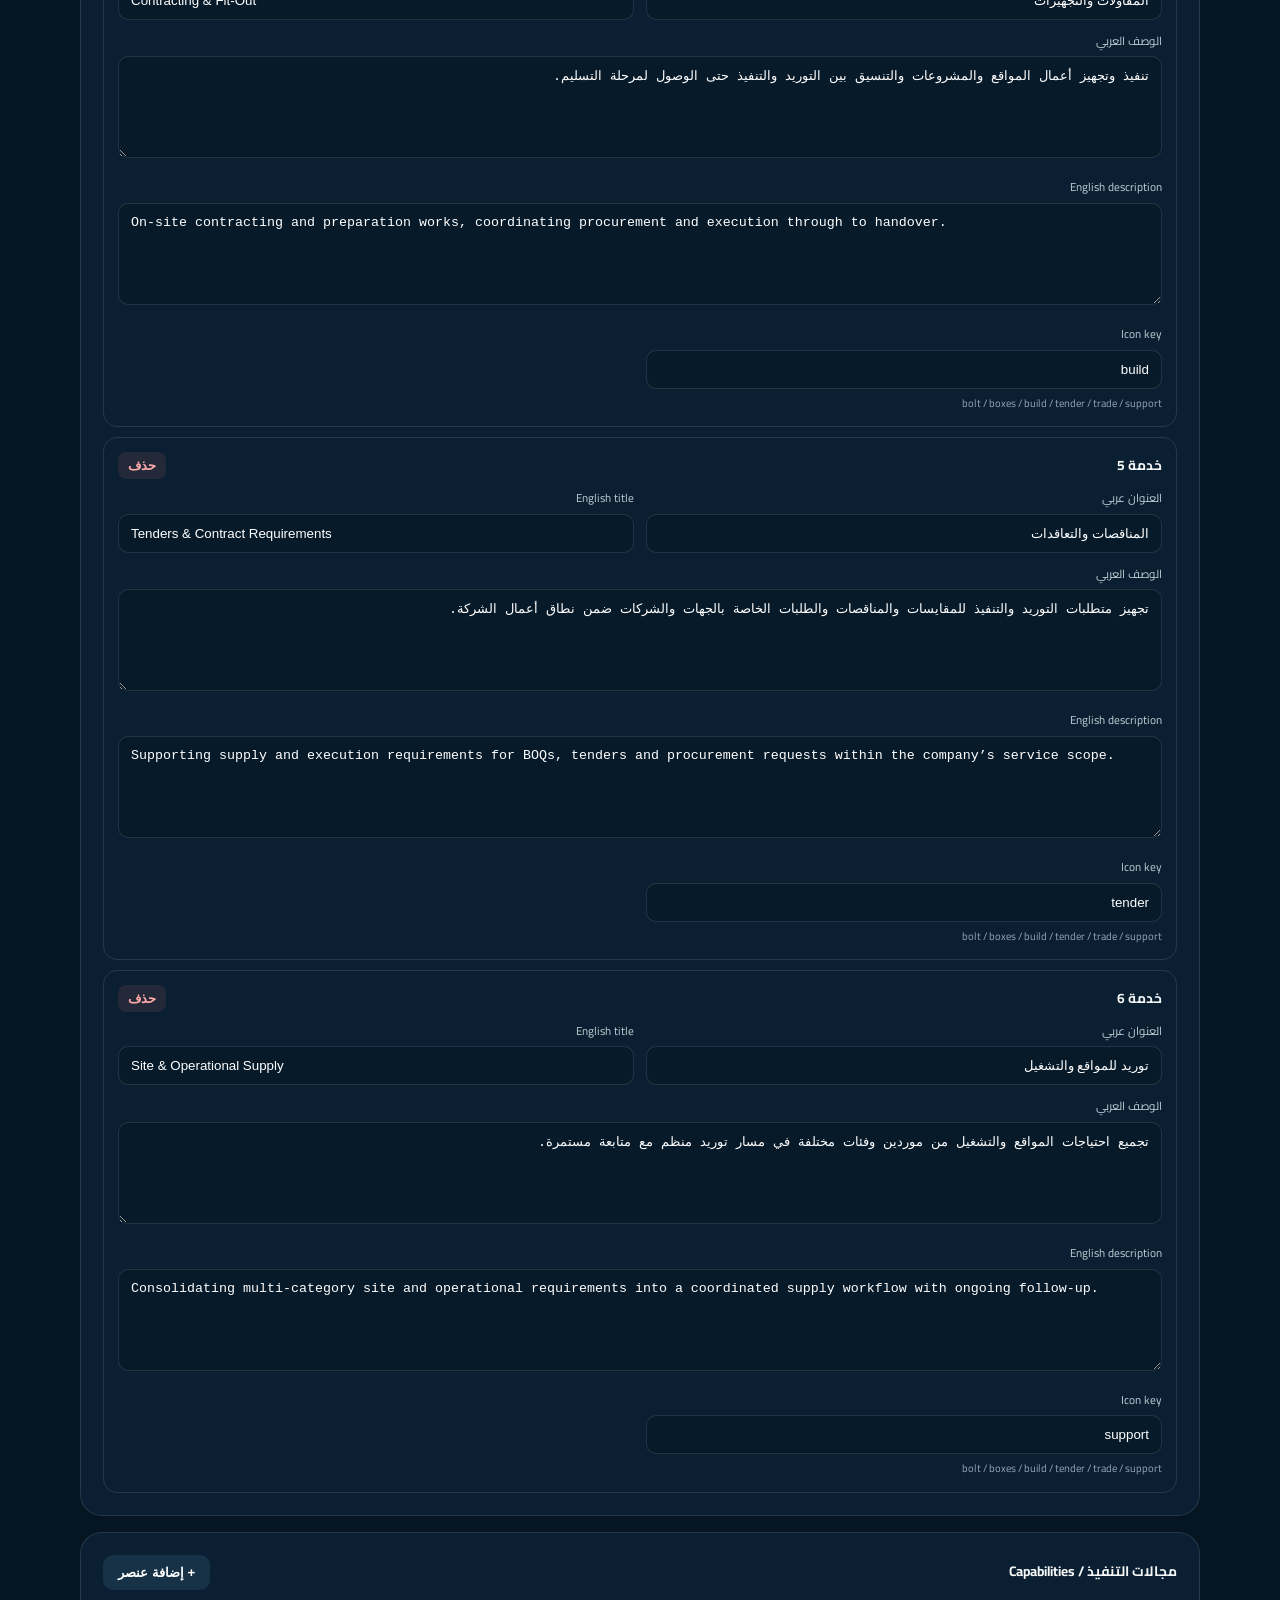
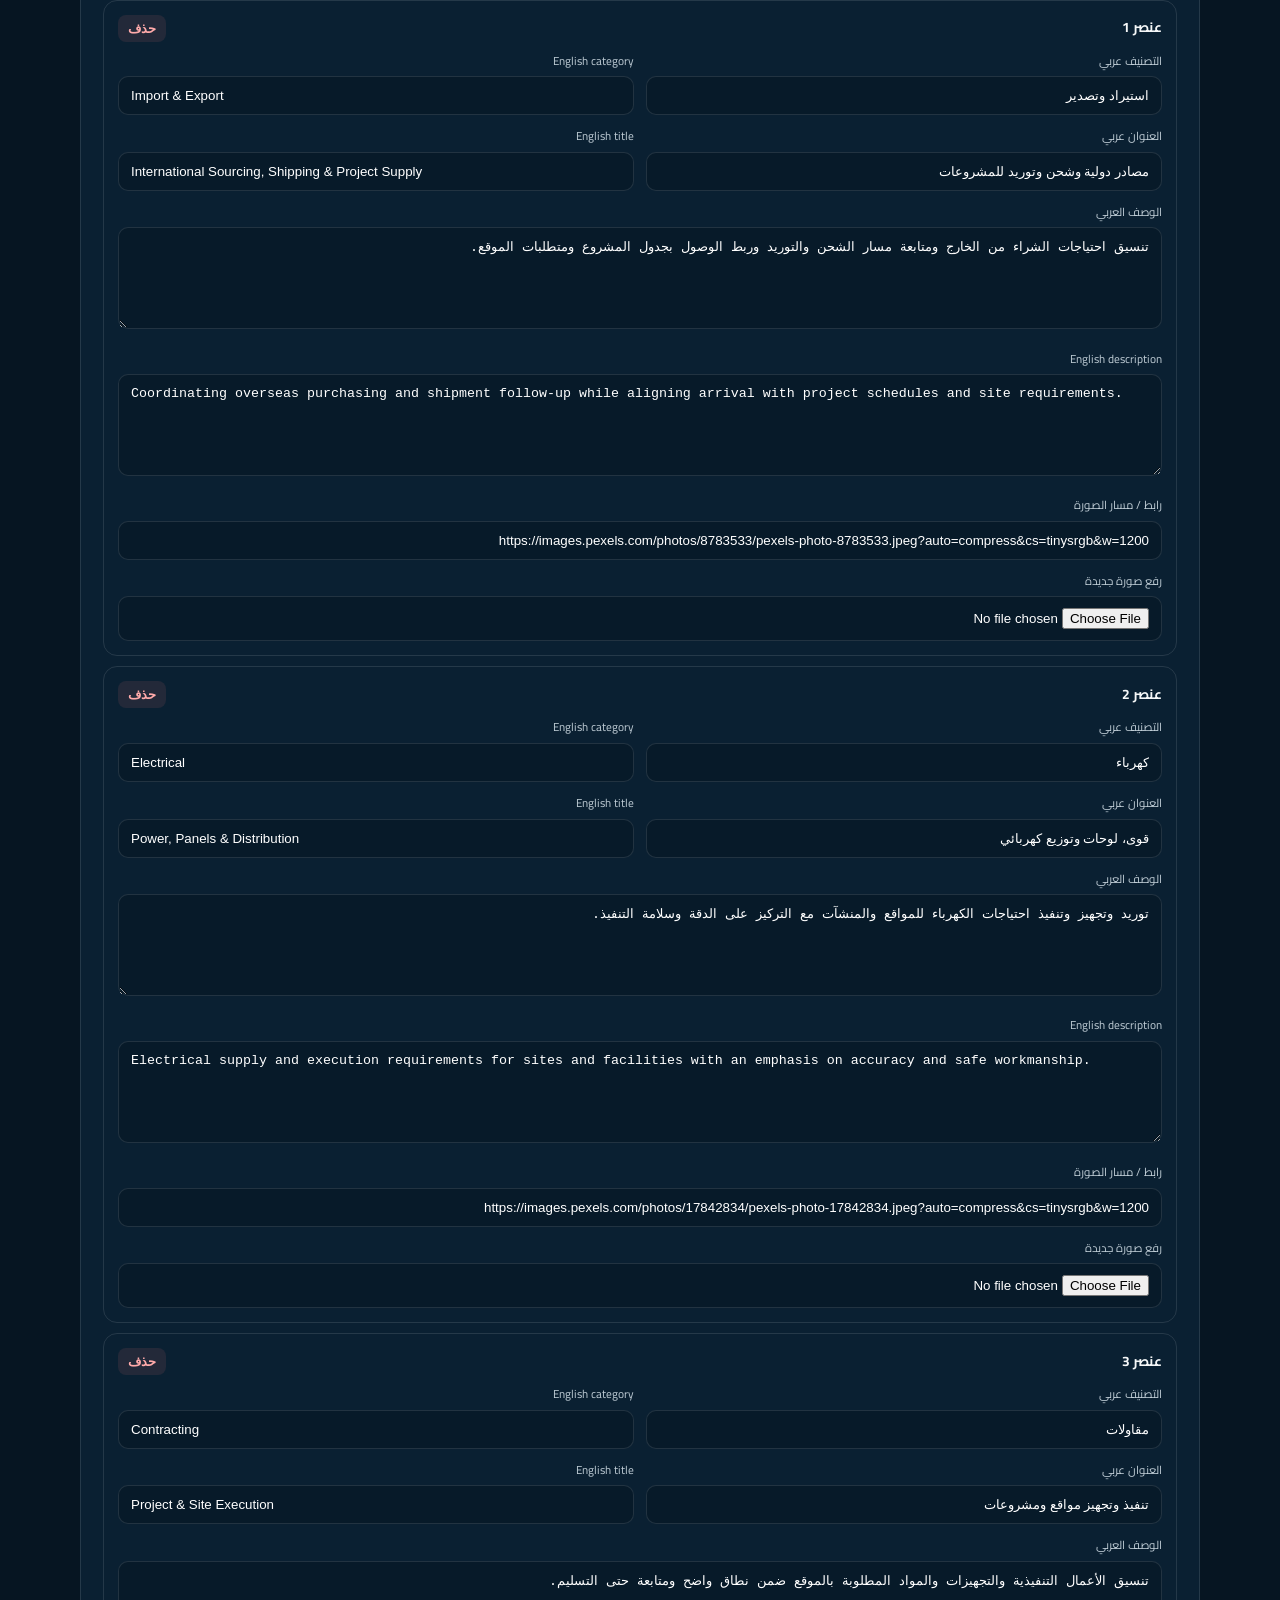
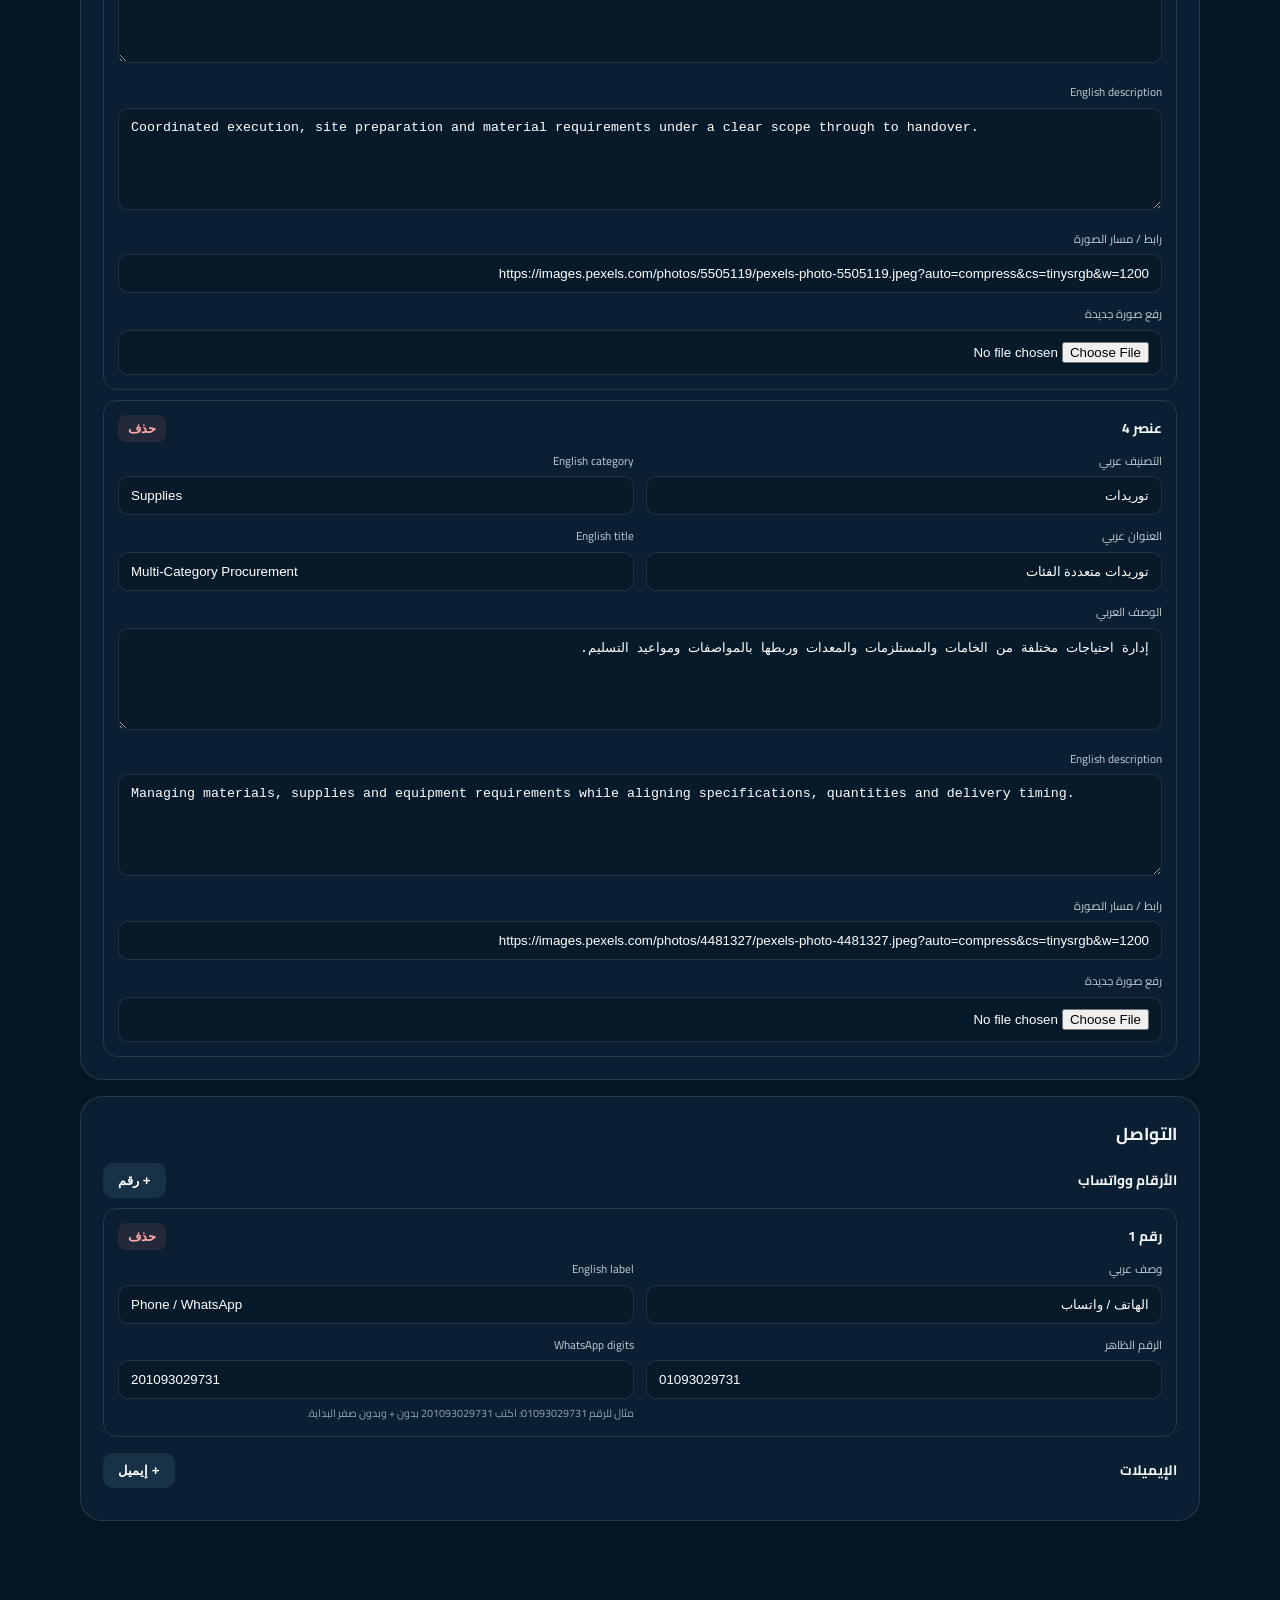
==== commit b9c119af: "Add files via upload" ====
--- a/admin.html
+++ b/admin.html
@@ -34,6 +34,7 @@
       <div><label>Hero image URL / path</label><input id="mediaHero" dir="ltr"></div><div><label>رفع صورة Hero جديدة</label><input id="heroFile" type="file" accept="image/png,image/jpeg,image/webp"></div>
       <div><label>About main image</label><input id="mediaAboutMain" dir="ltr"></div><div><label>رفع الصورة الرئيسية لـ About</label><input id="aboutMainFile" type="file" accept="image/png,image/jpeg,image/webp"></div>
       <div><label>About secondary image</label><input id="mediaAboutSide" dir="ltr"></div><div><label>رفع الصورة الجانبية لـ About</label><input id="aboutSideFile" type="file" accept="image/png,image/jpeg,image/webp"></div>
+      <div><label>Import / Export section image</label><input id="mediaTrade" dir="ltr"></div><div><label>رفع صورة الاستيراد والتصدير</label><input id="tradeFile" type="file" accept="image/png,image/jpeg,image/webp"></div>
     </div></section>
 
     <section class="card"><h2>بيانات أساسية</h2><div class="grid">
@@ -54,6 +55,21 @@
       <div class="full"><label>English text - 1</label><textarea id="en_aboutText1" dir="ltr"></textarea></div><div class="full"><label>English text - 2</label><textarea id="en_aboutText2" dir="ltr"></textarea></div>
     </div></section>
 
+
+    <section class="card"><h2>الاستيراد والتصدير / Import & Export</h2><div class="lang-title">ARABIC</div><div class="grid">
+      <div class="full"><label>العنوان</label><textarea id="ar_importTitle"></textarea></div><div class="full"><label>الوصف</label><textarea id="ar_importIntro"></textarea></div>
+      <div><label>نقطة 1</label><input id="ar_importPoint1Title"></div><div><label>وصف 1</label><input id="ar_importPoint1Text"></div>
+      <div><label>نقطة 2</label><input id="ar_importPoint2Title"></div><div><label>وصف 2</label><input id="ar_importPoint2Text"></div>
+      <div><label>نقطة 3</label><input id="ar_importPoint3Title"></div><div><label>وصف 3</label><input id="ar_importPoint3Text"></div>
+      <div><label>نقطة 4</label><input id="ar_importPoint4Title"></div><div><label>وصف 4</label><input id="ar_importPoint4Text"></div>
+    </div><div class="divider"></div><div class="lang-title">ENGLISH</div><div class="grid">
+      <div class="full"><label>Headline</label><textarea id="en_importTitle" dir="ltr"></textarea></div><div class="full"><label>Description</label><textarea id="en_importIntro" dir="ltr"></textarea></div>
+      <div><label>Point 1</label><input id="en_importPoint1Title" dir="ltr"></div><div><label>Description 1</label><input id="en_importPoint1Text" dir="ltr"></div>
+      <div><label>Point 2</label><input id="en_importPoint2Title" dir="ltr"></div><div><label>Description 2</label><input id="en_importPoint2Text" dir="ltr"></div>
+      <div><label>Point 3</label><input id="en_importPoint3Title" dir="ltr"></div><div><label>Description 3</label><input id="en_importPoint3Text" dir="ltr"></div>
+      <div><label>Point 4</label><input id="en_importPoint4Title" dir="ltr"></div><div><label>Description 4</label><input id="en_importPoint4Text" dir="ltr"></div>
+    </div></section>
+
     <section class="card"><div class="row-head"><h2>الخدمات / Services</h2><button class="secondary" id="addService" type="button">+ إضافة خدمة</button></div><div id="servicesEditor"></div></section>
     <section class="card"><div class="row-head"><h2>مجالات التنفيذ / Capabilities</h2><button class="secondary" id="addProject" type="button">+ إضافة عنصر</button></div><div id="projectsEditor"></div></section>
 
@@ -61,6 +77,6 @@
 
     <div class="actions"><button class="secondary" id="reloadBtn" type="button">إعادة تحميل</button><a class="btn secondary" href="index.html" target="_blank">معاينة الموقع</a><button class="primary" id="publishBtn" type="button">نشر على GitHub</button><span class="status" id="status">جاهز</span></div>
   </main>
-  <script src="admin.js"></script>
+  <script src="admin.js?v=4.1.0"></script>
 </body>
 </html>
